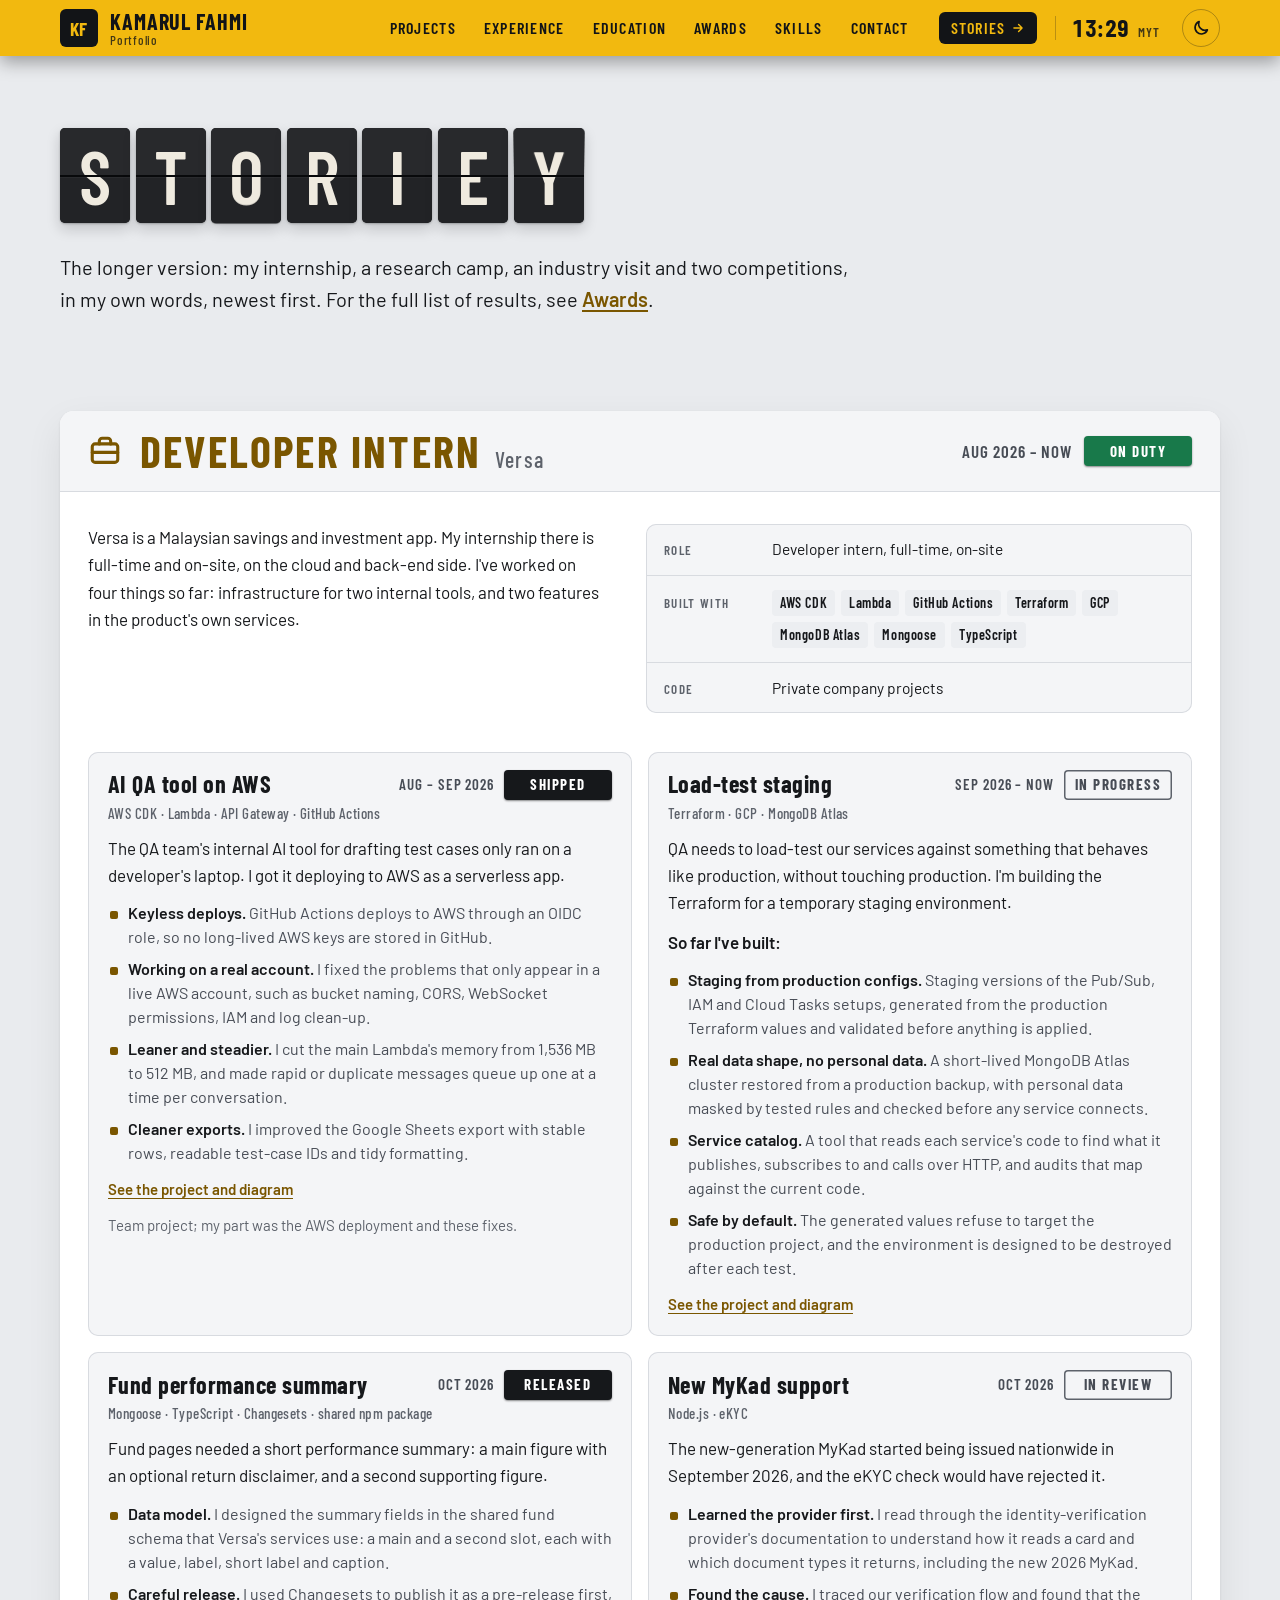
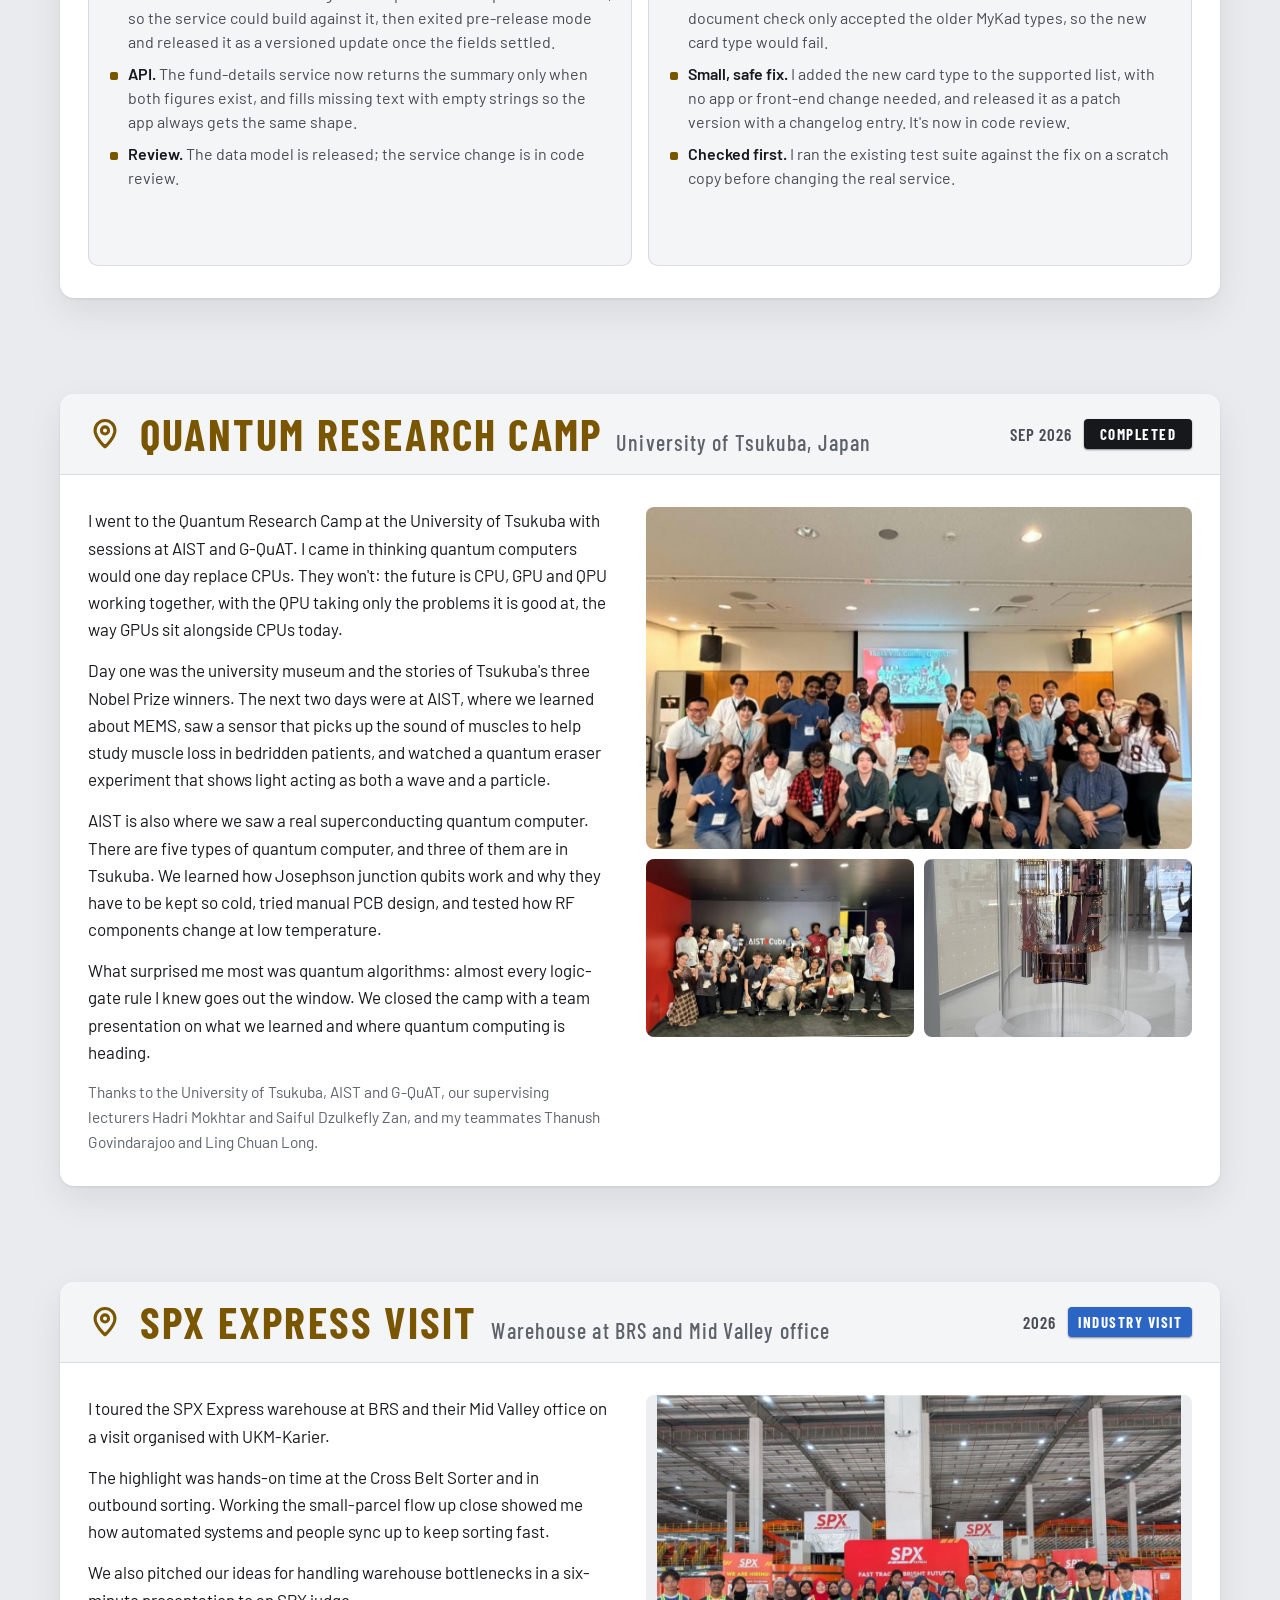
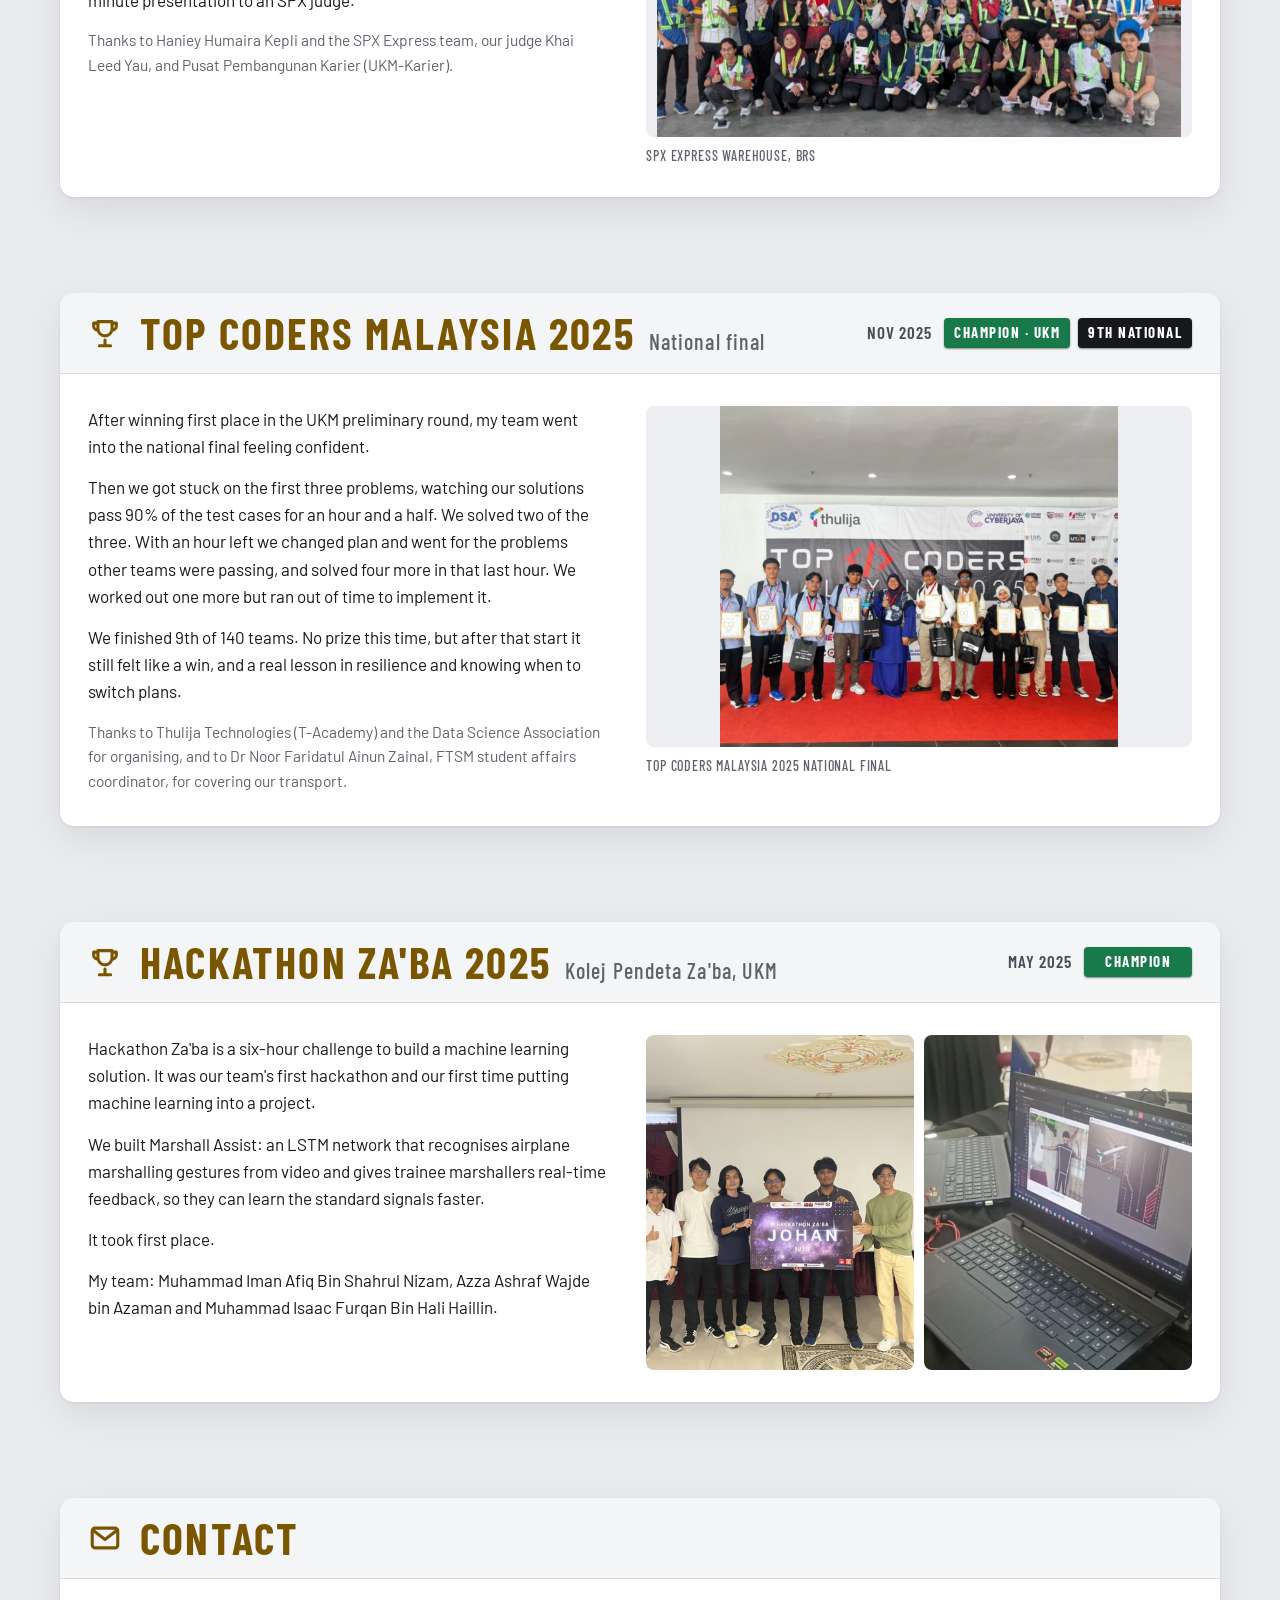
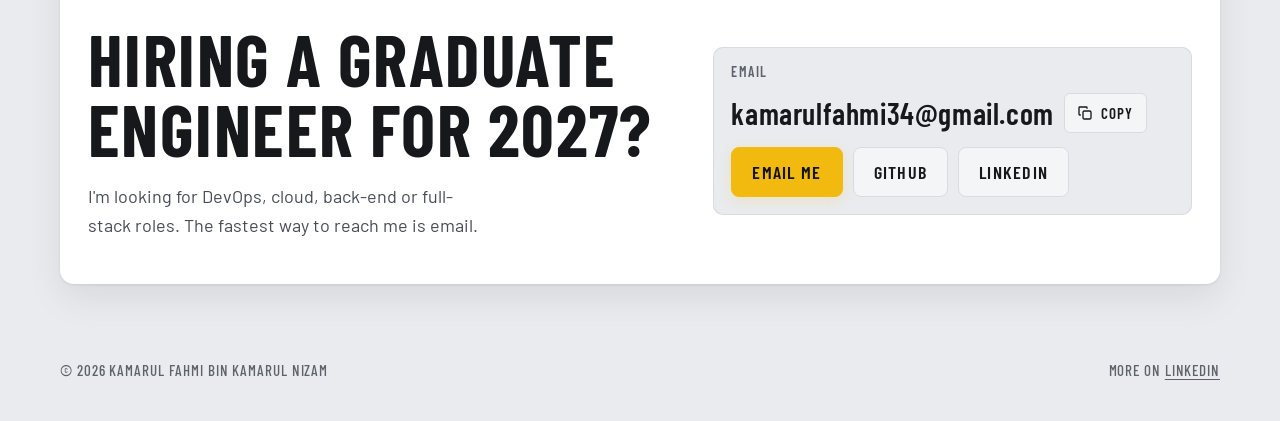
==== stories.html @ 3c1e9378 "Publish portfolio: home and Stories pages Adds the portfolio site (index.html, stories.html, shared " ====
<!doctype html>
<html lang="en">
<head>
<meta charset="utf-8">
<meta name="viewport" content="width=device-width, initial-scale=1, viewport-fit=cover">
<title>Kamarul Fahmi · Stories</title>
<meta name="description" content="Stories from Kamarul Fahmi: the developer internship at Versa, the Quantum Research Camp at the University of Tsukuba, an SPX Express industry visit, Top Coders Malaysia and Hackathon Za'ba.">
<meta property="og:title" content="Kamarul Fahmi · Stories">
<meta property="og:description" content="Graduating 2027. Open to graduate roles in DevOps, cloud, back end and full stack. Projects in Fastify, Prisma, Docker, AWS CDK, Laravel and Kotlin.">
<meta property="og:type" content="website">
<meta name="theme-color" content="#f2b90f">
<link rel="icon" href="data:image/svg+xml,%3Csvg xmlns='http://www.w3.org/2000/svg' viewBox='0 0 64 64'%3E%3Crect width='64' height='64' rx='10' fill='%23F2B90F'/%3E%3Ctext x='50%25' y='56%25' dominant-baseline='middle' text-anchor='middle' font-family='Arial Narrow,Arial,sans-serif' font-weight='700' font-size='32' fill='%23121417'%3EKF%3C/text%3E%3C/svg%3E">
<link rel="preconnect" href="https://fonts.googleapis.com">
<link rel="preconnect" href="https://fonts.gstatic.com" crossorigin>
<link rel="stylesheet" href="https://fonts.googleapis.com/css2?family=Barlow+Condensed:wght@500;600;700&family=Barlow:wght@400;500;600&display=swap">
<script>try { var t = localStorage.getItem("kf-theme"); if (t === "light" || t === "dark") document.documentElement.setAttribute("data-theme", t); } catch (e) {}</script>
<link rel="stylesheet" href="assets/site.css">
</head>
<body>
<a class="skip-link" href="#top">Skip to content</a>

<header class="strip">
  <div class="wrap">
    <a class="brand" href="index.html" aria-label="Kamarul Fahmi, home page">
      <span class="brand-tile" aria-hidden="true">KF</span>
      <span class="brand-words"><b>Kamarul Fahmi</b><span>Portfolio</span></span>
    </a>
    <nav aria-label="Main">
      <a href="index.html#board">Projects</a>
      <a href="index.html#experience">Experience</a>
      <a href="index.html#education">Education</a>
      <a href="index.html#awards">Awards</a>
      <a href="index.html#skills">Skills</a>
      <a href="#contact">Contact</a>
    </nav>
    <a class="nav-page" href="#top" aria-current="page">Stories <svg class="icon" viewBox="0 0 24 24" fill="none" stroke="currentColor" stroke-width="2.4" stroke-linecap="round" stroke-linejoin="round" aria-hidden="true"><path d="M5 12h14M13 6l6 6-6 6"/></svg></a>
    <div class="clock" role="timer" aria-label="Local time in Malaysia"><span id="clock">--:--</span><small>MYT</small></div>
    <button class="theme-btn" id="theme-btn" type="button" aria-label="Switch between light and dark mode">
      <svg class="i-sun" viewBox="0 0 24 24" fill="none" stroke="currentColor" stroke-width="2.2" stroke-linecap="round" aria-hidden="true"><circle cx="12" cy="12" r="4.5"/><path d="M12 2v2.5M12 19.5V22M2 12h2.5M19.5 12H22M4.9 4.9l1.8 1.8M17.3 17.3l1.8 1.8M4.9 19.1l1.8-1.8M17.3 6.7l1.8-1.8"/></svg>
      <svg class="i-moon" viewBox="0 0 24 24" fill="none" stroke="currentColor" stroke-width="2.2" stroke-linecap="round" stroke-linejoin="round" aria-hidden="true"><path d="M20.5 14.5A8.5 8.5 0 0 1 9.5 3.5a8.5 8.5 0 1 0 11 11Z"/></svg>
    </button>
  </div>
</header>

<main id="top">
  <div class="hero">
    <div class="wrap">
      <h1 class="page-title name" aria-label="Stories">
        <span class="flaps" aria-hidden="true"><span class="flap">S</span><span class="flap">T</span><span class="flap">O</span><span class="flap">R</span><span class="flap">I</span><span class="flap">E</span><span class="flap">S</span></span>
      </h1>
      <p class="page-intro">The longer version: my internship, a research camp, an industry visit and two competitions, in my own words, newest first. For the full list of results, see <a href="index.html#awards">Awards</a>.</p>
    </div>
  </div>

  <section class="story" id="versa" aria-labelledby="versa-title">
    <div class="wrap">
      <article class="panel">
        <div class="panel-head">
          <svg class="icon" viewBox="0 0 24 24" fill="none" stroke="currentColor" stroke-width="2.2" stroke-linecap="round" stroke-linejoin="round" aria-hidden="true"><rect x="3" y="7" width="18" height="13" rx="2"/><path d="M8 7V5a2 2 0 0 1 2-2h4a2 2 0 0 1 2 2v2M3 13h18"/></svg>
          <h2 id="versa-title"><b>Developer intern</b><span>Versa</span></h2>
          <div class="story-tags"><span class="when">Aug 2026 – now</span><span class="tag go">On duty</span></div>
        </div>
        <div class="story-body">
          <div class="story-text">
            <p>Versa is a Malaysian savings and investment app. My internship there is full-time and on-site, on the cloud and back-end side. I've worked on four things so far: infrastructure for two internal tools, and two features in the product's own services.</p>
          </div>
          <aside class="facts" aria-label="At a glance">
            <dl>
              <div class="row"><dt>Role</dt><dd>Developer intern, full&#8209;time, on&#8209;site</dd></div>
              <div class="row"><dt>Built with</dt><dd><ul class="chips-plain" translate="no"><li>AWS CDK</li><li>Lambda</li><li>GitHub Actions</li><li>Terraform</li><li>GCP</li><li>MongoDB Atlas</li><li>Mongoose</li><li>TypeScript</li></ul></dd></div>
              <div class="row"><dt>Code</dt><dd>Private company projects</dd></div>
            </dl>
          </aside>
          <div class="tasks">
            <section class="task" id="task-qaa" aria-labelledby="task-qaa-title">
              <header class="task-head">
                <h3 id="task-qaa-title">AI QA tool on AWS</h3>
                <span class="task-meta"><span class="when">Aug – Sep 2026</span><span class="tag done">Shipped</span></span>
                <small class="task-tech" translate="no">AWS CDK · Lambda · API Gateway · GitHub Actions</small>
              </header>
              <p>The QA team's internal AI tool for drafting test cases only ran on a developer's laptop. I got it deploying to AWS as a serverless app.</p>
              <ul class="built">
                <li><b>Keyless deploys.</b> GitHub Actions deploys to AWS through an OIDC role, so no long-lived AWS keys are stored in GitHub.</li>
                <li><b>Working on a real account.</b> I fixed the problems that only appear in a live AWS account, such as bucket naming, CORS, WebSocket permissions, IAM and log clean-up.</li>
                <li><b>Leaner and steadier.</b> I cut the main Lambda's memory from 1,536&nbsp;MB to 512&nbsp;MB, and made rapid or duplicate messages queue up one at a time per conversation.</li>
                <li><b>Cleaner exports.</b> I improved the Google Sheets export with stable rows, readable test-case IDs and tidy formatting.</li>
              </ul>
              <p class="task-link"><a class="more" href="index.html#project-qaa">See the project and diagram</a></p>
              <p class="task-note">Team project; my part was the AWS deployment and these fixes.</p>
            </section>
            <section class="task" id="task-lts" aria-labelledby="task-lts-title">
              <header class="task-head">
                <h3 id="task-lts-title">Load-test staging</h3>
                <span class="task-meta"><span class="when">Sep 2026 – now</span><span class="tag outline">In progress</span></span>
                <small class="task-tech" translate="no">Terraform · GCP · MongoDB Atlas</small>
              </header>
              <p>QA needs to load-test our services against something that behaves like production, without touching production. I'm building the Terraform for a temporary staging environment.</p>
              <p class="lead-in">So far I've built:</p>
                <ul class="built">
                <li><b>Staging from production configs.</b> Staging versions of the Pub/Sub, IAM and Cloud Tasks setups, generated from the production Terraform values and validated before anything is applied.</li>
                <li><b>Real data shape, no personal data.</b> A short-lived MongoDB Atlas cluster restored from a production backup, with personal data masked by tested rules and checked before any service connects.</li>
                <li><b>Service catalog.</b> A tool that reads each service's code to find what it publishes, subscribes to and calls over HTTP, and audits that map against the current code.</li>
                <li><b>Safe by default.</b> The generated values refuse to target the production project, and the environment is designed to be destroyed after each test.</li>
              </ul>
              <p class="task-link"><a class="more" href="index.html#project-lts">See the project and diagram</a></p>
            </section>
            <section class="task" id="task-fund" aria-labelledby="task-fund-title">
              <header class="task-head">
                <h3 id="task-fund-title">Fund performance summary</h3>
                <span class="task-meta"><span class="when">Oct 2026</span><span class="tag done">Released</span></span>
                <small class="task-tech" translate="no">Mongoose · TypeScript · Changesets · shared npm package</small>
              </header>
              <p>Fund pages needed a short performance summary: a main figure with an optional return disclaimer, and a second supporting figure.</p>
              <ul class="built">
                <li><b>Data model.</b> I designed the summary fields in the shared fund schema that Versa's services use: a main and a second slot, each with a value, label, short label and caption.</li>
                <li><b>Careful release.</b> I used <span translate="no">Changesets</span> to publish it as a pre-release first, so the service could build against it, then exited pre-release mode and released it as a versioned update once the fields settled.</li>
                <li><b>API.</b> The fund-details service now returns the summary only when both figures exist, and fills missing text with empty strings so the app always gets the same shape.</li>
                <li><b>Review.</b> The data model is released; the service change is in code review.</li>
              </ul>
            </section>
            <section class="task" id="task-mykad" aria-labelledby="task-mykad-title">
              <header class="task-head">
                <h3 id="task-mykad-title">New MyKad support</h3>
                <span class="task-meta"><span class="when">Oct 2026</span><span class="tag outline">In review</span></span>
                <small class="task-tech" translate="no">Node.js · eKYC</small>
              </header>
              <p>The new-generation MyKad started being issued nationwide in September 2026, and the eKYC check would have rejected it.</p>
              <ul class="built">
                <li><b>Learned the provider first.</b> I read through the identity-verification provider's documentation to understand how it reads a card and which document types it returns, including the new 2026 MyKad.</li>
                <li><b>Found the cause.</b> I traced our verification flow and found that the document check only accepted the older MyKad types, so the new card type would fail.</li>
                <li><b>Small, safe fix.</b> I added the new card type to the supported list, with no app or front-end change needed, and released it as a patch version with a changelog entry. It's now in code review.</li>
                <li><b>Checked first.</b> I ran the existing test suite against the fix on a scratch copy before changing the real service.</li>
              </ul>
            </section>
          </div>
        </div>
      </article>
    </div>
  </section>

  <section class="story" id="tsukuba" aria-labelledby="tsukuba-title">
    <div class="wrap">
      <article class="panel">
        <div class="panel-head">
          <svg class="icon" viewBox="0 0 24 24" fill="none" stroke="currentColor" stroke-width="2.2" stroke-linecap="round" stroke-linejoin="round" aria-hidden="true"><path d="M12 21s-7-6.2-7-11.5a7 7 0 0 1 14 0C19 14.8 12 21 12 21Z"/><circle cx="12" cy="9.5" r="2.5"/></svg>
          <h2 id="tsukuba-title"><b>Quantum Research Camp</b><span>University of Tsukuba, Japan</span></h2>
          <div class="story-tags"><span class="when">Sep 2026</span><span class="tag done">Completed</span></div>
        </div>
        <div class="story-body">
          <div class="story-text">
            <p>I went to the Quantum Research Camp at the University of Tsukuba with sessions at AIST and G-QuAT. I came in thinking quantum computers would one day replace CPUs. They won't: the future is CPU, GPU and QPU working together, with the QPU taking only the problems it is good at, the way GPUs sit alongside CPUs today.</p>
            <p>Day one was the university museum and the stories of Tsukuba's three Nobel Prize winners. The next two days were at AIST, where we learned about MEMS, saw a sensor that picks up the sound of muscles to help study muscle loss in bedridden patients, and watched a quantum eraser experiment that shows light acting as both a wave and a particle.</p>
            <p>AIST is also where we saw a real superconducting quantum computer. There are five types of quantum computer, and three of them are in Tsukuba. We learned how Josephson junction qubits work and why they have to be kept so cold, tried manual PCB design, and tested how RF components change at low temperature.</p>
            <p>What surprised me most was quantum algorithms: almost every logic-gate rule I knew goes out the window. We closed the camp with a team presentation on what we learned and where quantum computing is heading.</p>
            <p class="thanks">Thanks to the University of Tsukuba, AIST and G-QuAT, our supervising lecturers Hadri Mokhtar and Saiful Dzulkefly Zan, and my teammates Thanush Govindarajoo and Ling Chuan Long.</p>
          </div>
          <figure class="gallery"><a href="images/tsukuba-camp.jpg" target="_blank" rel="noopener"><img src="images/tsukuba-camp.jpg" alt="Group photo of the Quantum Research Camp participants at the University of Tsukuba" width="1200" height="782" loading="lazy"></a><a href="images/tsukuba-aist.jpg" target="_blank" rel="noopener"><img src="images/tsukuba-aist.jpg" alt="Camp participants at AIST Cube" width="1200" height="781" loading="lazy"></a><a href="images/tsukuba-quantum-computer.jpg" target="_blank" rel="noopener"><img src="images/tsukuba-quantum-computer.jpg" alt="AIST and G-QuAT superconducting quantum computer on display" width="917" height="1200" loading="lazy"></a></figure>
        </div>
      </article>
    </div>
  </section>

  <section class="story" id="spx" aria-labelledby="spx-title">
    <div class="wrap">
      <article class="panel">
        <div class="panel-head">
          <svg class="icon" viewBox="0 0 24 24" fill="none" stroke="currentColor" stroke-width="2.2" stroke-linecap="round" stroke-linejoin="round" aria-hidden="true"><path d="M12 21s-7-6.2-7-11.5a7 7 0 0 1 14 0C19 14.8 12 21 12 21Z"/><circle cx="12" cy="9.5" r="2.5"/></svg>
          <h2 id="spx-title"><b>SPX Express Visit</b><span>Warehouse at BRS and Mid Valley office</span></h2>
          <div class="story-tags"><span class="when">2026</span><span class="tag info">Industry visit</span></div>
        </div>
        <div class="story-body">
          <div class="story-text">
            <p>I toured the SPX Express warehouse at BRS and their Mid Valley office on a visit organised with UKM-Karier.</p>
            <p>The highlight was hands-on time at the Cross Belt Sorter and in outbound sorting. Working the small-parcel flow up close showed me how automated systems and people sync up to keep sorting fast.</p>
            <p>We also pitched our ideas for handling warehouse bottlenecks in a six-minute presentation to an SPX judge.</p>
            <p class="thanks">Thanks to Haniey Humaira Kepli and the SPX Express team, our judge Khai Leed Yau, and Pusat Pembangunan Karier (UKM-Karier).</p>
          </div>
          <figure class="gallery single"><a href="images/spx-express.jpg" target="_blank" rel="noopener"><img src="images/spx-express.jpg" alt="Visit participants in hi-vis vests at the SPX Express warehouse" width="1200" height="782" loading="lazy"></a><figcaption>SPX Express warehouse, BRS</figcaption></figure>
        </div>
      </article>
    </div>
  </section>

  <section class="story" id="top-coders" aria-labelledby="top-coders-title">
    <div class="wrap">
      <article class="panel">
        <div class="panel-head">
          <svg class="icon" viewBox="0 0 24 24" fill="none" stroke="currentColor" stroke-width="2.2" stroke-linecap="round" stroke-linejoin="round" aria-hidden="true"><path d="M8 21h8M12 17v4M7 4h10v5a5 5 0 0 1-10 0V4ZM17 5h3v2a3 3 0 0 1-3 3M7 5H4v2a3 3 0 0 0 3 3"/></svg>
          <h2 id="top-coders-title"><b>Top Coders Malaysia 2025</b><span>National final</span></h2>
          <div class="story-tags"><span class="when">Nov 2025</span><span class="tag go">Champion · UKM</span><span class="tag done">9th national</span></div>
        </div>
        <div class="story-body">
          <div class="story-text">
            <p>After winning first place in the UKM preliminary round, my team went into the national final feeling confident.</p>
            <p>Then we got stuck on the first three problems, watching our solutions pass 90% of the test cases for an hour and a half. We solved two of the three. With an hour left we changed plan and went for the problems other teams were passing, and solved four more in that last hour. We worked out one more but ran out of time to implement it.</p>
            <p>We finished 9th of 140 teams. No prize this time, but after that start it still felt like a win, and a real lesson in resilience and knowing when to switch plans.</p>
            <p class="thanks">Thanks to Thulija Technologies (T-Academy) and the Data Science Association for organising, and to Dr Noor Faridatul Ainun Zainal, FTSM student affairs coordinator, for covering our transport.</p>
          </div>
          <figure class="gallery single"><a href="images/top-coders.jpg" target="_blank" rel="noopener"><img src="images/top-coders.jpg" alt="Finalists holding certificates in front of the Top Coders Malaysia 2025 banner" width="1200" height="1029" loading="lazy"></a><figcaption>Top Coders Malaysia 2025 national final</figcaption></figure>
        </div>
      </article>
    </div>
  </section>

  <section class="story" id="zaba" aria-labelledby="zaba-title">
    <div class="wrap">
      <article class="panel">
        <div class="panel-head">
          <svg class="icon" viewBox="0 0 24 24" fill="none" stroke="currentColor" stroke-width="2.2" stroke-linecap="round" stroke-linejoin="round" aria-hidden="true"><path d="M8 21h8M12 17v4M7 4h10v5a5 5 0 0 1-10 0V4ZM17 5h3v2a3 3 0 0 1-3 3M7 5H4v2a3 3 0 0 0 3 3"/></svg>
          <h2 id="zaba-title"><b>Hackathon Za'ba 2025</b><span>Kolej Pendeta Za'ba, UKM</span></h2>
          <div class="story-tags"><span class="when">May 2025</span><span class="tag go">Champion</span></div>
        </div>
        <div class="story-body">
          <div class="story-text">
            <p>Hackathon Za'ba is a six-hour challenge to build a machine learning solution. It was our team's first hackathon and our first time putting machine learning into a project.</p>
            <p>We built Marshall Assist: an LSTM network that recognises airplane marshalling gestures from video and gives trainee marshallers real-time feedback, so they can learn the standard signals faster.</p>
            <p>It took first place.</p>
            <p>My team: Muhammad Iman Afiq Bin Shahrul Nizam, Azza Ashraf Wajde bin Azaman and Muhammad Isaac Furqan Bin Hali Haillin.</p>
          </div>
          <figure class="gallery pair"><a href="images/hackathon-zaba.jpg" target="_blank" rel="noopener"><img src="images/hackathon-zaba.jpg" alt="Team holding the Hackathon Za'ba champion (Johan) board" width="1200" height="1036" loading="lazy"></a><a href="images/marshall-assist.jpg" target="_blank" rel="noopener"><img src="images/marshall-assist.jpg" alt="Marshall Assist demo on a laptop: pose tracking next to an airplane on screen" width="845" height="1200" loading="lazy"></a></figure>
        </div>
      </article>
    </div>
  </section>

  <section id="contact" aria-labelledby="contact-title">
    <div class="wrap">
      <div class="panel">
        <div class="panel-head">
          <svg class="icon" viewBox="0 0 24 24" fill="none" stroke="currentColor" stroke-width="2.2" stroke-linecap="round" stroke-linejoin="round" aria-hidden="true"><rect x="3" y="5" width="18" height="14" rx="2"/><path d="m3.5 6.5 8.5 6.5 8.5-6.5"/></svg>
          <h2 id="contact-title"><b>Contact</b></h2>
        </div>
        <div class="final">
          <div>
            <h3>Hiring a graduate engineer for 2027?</h3>
            <p>I'm looking for DevOps, cloud, back-end or full-stack roles. The fastest way to reach me is email.</p>
          </div>
          <div class="mail">
            <span class="mail-label">Email</span>
            <div class="mail-row">
              <span class="mail-addr" id="mail-addr">kamarulfahmi34@gmail.com</span>
              <button class="copy-btn" id="copy-btn" type="button">
                <svg class="icon" viewBox="0 0 24 24" fill="none" stroke="currentColor" stroke-width="2" stroke-linecap="round" stroke-linejoin="round" aria-hidden="true"><rect x="9" y="9" width="12" height="12" rx="2"/><path d="M5 15H4a1 1 0 0 1-1-1V4a1 1 0 0 1 1-1h10a1 1 0 0 1 1 1v1"/></svg>
                <span aria-live="polite">Copy</span></button>
            </div>
            <div class="actions">
              <a class="btn btn-sign" href="mailto:kamarulfahmi34@gmail.com">Email me</a>
              <a class="btn" href="https://github.com/FahmiKamarul" target="_blank" rel="noopener">GitHub</a>
              <a class="btn" href="https://www.linkedin.com/in/kamarul-fahmi" target="_blank" rel="noopener">LinkedIn</a>
              <!-- Résumé: add resume.pdf to this repo, then delete the word hidden -->
              <a class="btn" href="resume.pdf" target="_blank" rel="noopener" hidden>Résumé</a>
            </div>
          </div>
        </div>
      </div>
    </div>
  </section>
</main>

<footer>
  <div class="wrap">
    <span>© 2026 Kamarul Fahmi bin Kamarul Nizam</span>
    <span>More on <a href="https://www.linkedin.com/in/kamarul-fahmi" target="_blank" rel="noopener">LinkedIn</a></span>
  </div>
</footer>

<script src="assets/site.js"></script>
</body>
</html>
---- assets/site.css ----
/* World: a departures board in a Malaysian airport hall. Anthracite housing, split-flap cells,
   signage yellow for wayfinding, status flaps in green / blue / amber. Light on first visit; dark is opt-in via the header switch. Flap tiles stay dark in both. */
:root {
  color-scheme: dark;
  --hall: #121314;
  --housing: #191a1c;
  --housing-hi: #1f2123;
  --rule: #2d2f33;
  --flap-top: #28292c;
  --flap-bot: #222326;
  --hinge: #08090b;
  --ink: #efeadf;
  --ink-dim: #a3a7ae;
  --ink-faint: #8e929a;
  --sign: #f2b90f;
  --sign-hi: #ffc828;
  --sign-ink: #121417;
  --go: #18794a;
  --info: #2c66c4;
  --wait: #9a5214;
  --done: #3b3d42;

  --f-sign: "Barlow Condensed", "Roboto Condensed", "Arial Narrow", sans-serif;
  --f-read: "Barlow", "Segoe UI", Roboto, system-ui, sans-serif;

  --gutter-l: max(20px, env(safe-area-inset-left, 0px));
  --gutter-r: max(20px, env(safe-area-inset-right, 0px));
  --pad-x: clamp(16px, 2.4vw, 28px);
  --ease-out: cubic-bezier(.16, 1, .3, 1);

  /* roles that change between dark and light */
  --sign-text: #f2b90f;
  --flap-ink: #efeadf;
  --chip: #28292c;
  --sep: #08090b;
  --zebra: rgba(255,255,255,.015);
  --row-hover: rgba(255,255,255,.045);
  --btn-hover: #232830;
  --ink-strong: #fff;
  --go-text: #7ee2a8;
  --done-ink: #efeadf;
  --show-sun: block;
  --show-moon: none;
  --img-filter: brightness(.88);
  --shadow-flap: 0 2px 4px rgba(0,0,0,.45), 0 10px 22px rgba(0,0,0,.28), inset 0 1px 0 rgba(255,255,255,.05);
  --shadow-panel: 0 2px 6px rgba(0,0,0,.4), 0 24px 60px rgba(0,0,0,.35), inset 0 1px 0 rgba(255,255,255,.04);
  --shadow-chip: 0 1px 2px rgba(0,0,0,.4);
}
:root:not([data-theme="dark"]) {
  color-scheme: light;
  --hall: #e9ebee; --housing: #ffffff; --housing-hi: #f4f5f7; --rule: #d8dbe0;
  --ink: #16181b; --ink-dim: #474c55; --ink-faint: #5d626b;
  --sign-text: #7a5600; --chip: #eceef1; --sep: #d8dbe0;
  --zebra: rgba(0,0,0,.02); --row-hover: rgba(0,0,0,.04); --btn-hover: #eceef1;
  --ink-strong: #000; --go-text: #136b40; --done: #e2e4e8; --done-ink: #2a2d33;
  --show-sun: none; --show-moon: block; --img-filter: none;
  --shadow-flap: 0 1px 2px rgba(16,18,21,.25), 0 6px 14px rgba(16,18,21,.18);
  --shadow-panel: 0 1px 3px rgba(16,18,21,.08), 0 14px 36px rgba(16,18,21,.08);
  --shadow-chip: none;
}
:root[data-theme="light"] {
  color-scheme: light;
  --hall: #e9ebee; --housing: #ffffff; --housing-hi: #f4f5f7; --rule: #d8dbe0;
  --ink: #16181b; --ink-dim: #474c55; --ink-faint: #5d626b;
  --sign-text: #7a5600; --chip: #eceef1; --sep: #d8dbe0;
  --zebra: rgba(0,0,0,.02); --row-hover: rgba(0,0,0,.04); --btn-hover: #eceef1;
  --ink-strong: #000; --go-text: #136b40; --done: #e2e4e8; --done-ink: #2a2d33;
  --show-sun: none; --show-moon: block; --img-filter: none;
  --shadow-flap: 0 1px 2px rgba(16,18,21,.25), 0 6px 14px rgba(16,18,21,.18);
  --shadow-panel: 0 1px 3px rgba(16,18,21,.08), 0 14px 36px rgba(16,18,21,.08);
  --shadow-chip: none;
}

* { box-sizing: border-box; }
html { scroll-behavior: smooth; scrollbar-color: var(--rule) var(--hall); }
body {
  margin: 0;
  background: var(--hall);
  color: var(--ink);
  font: 400 17px/1.6 var(--f-read);
  -webkit-font-smoothing: antialiased;
  text-rendering: optimizeLegibility;
}
::selection { background: var(--sign); color: var(--sign-ink); }
a { color: inherit; text-underline-offset: 3px; }
:focus-visible { outline: 2px solid var(--sign-text); outline-offset: 3px; border-radius: 3px; }
img, svg { max-width: 100%; }
.wrap { max-width: 1200px; margin: 0 auto; padding-left: var(--gutter-l); padding-right: var(--gutter-r); }
.icon { width: 1em; height: 1em; flex: none; }
[hidden] { display: none !important; }

/* ---------- header strip ---------- */
body::before { content: ""; position: fixed; inset: 0 0 auto; height: env(safe-area-inset-top, 0px); z-index: 20; background: var(--sign); }
.strip {
  position: sticky; top: env(safe-area-inset-top, 0px); z-index: 19;
  background: var(--sign); color: var(--sign-ink);
  box-shadow: 0 6px 18px rgba(0,0,0,.35);
}
.strip .wrap { display: flex; align-items: center; gap: 18px; height: 56px; }
.brand { display: flex; align-items: center; gap: 12px; text-decoration: none; }
.brand:focus-visible { outline-color: var(--sign-ink); }
.brand-tile {
  display: grid; place-items: center; width: 38px; height: 38px; border-radius: 6px;
  background: var(--sign-ink); color: var(--sign);
  font: 700 19px/1 var(--f-sign); letter-spacing: .02em;
}
.brand-words { display: flex; flex-direction: column; gap: 2px; }
.brand-words b { font: 700 22px/1 var(--f-sign); text-transform: uppercase; letter-spacing: .04em; }
.brand-words span { font: 500 13px/1 var(--f-sign); letter-spacing: .06em; opacity: .78; }
.strip nav { margin-left: auto; display: flex; gap: 4px; }
.strip nav a {
  font: 600 16px/1 var(--f-sign); text-transform: uppercase; letter-spacing: .08em;
  text-decoration: none; padding: 10px 12px; border-radius: 6px;
  transition: background .18s var(--ease-out);
}
.strip nav a:hover { background: rgba(18,20,23,.12); }
.strip nav a:focus-visible { outline-color: var(--sign-ink); }
.clock {
  display: flex; align-items: baseline; gap: 8px; padding-left: 16px; border-left: 1.5px solid rgba(18,20,23,.25);
  font: 700 24px/1 var(--f-sign); font-variant-numeric: tabular-nums; letter-spacing: .02em;
}
.theme-btn {
  display: grid; place-items: center; width: 38px; height: 38px; margin-left: 4px; border-radius: 50%; cursor: pointer;
  border: 1.5px solid rgba(18,20,23,.3); background: transparent; color: var(--sign-ink);
  transition: background .18s var(--ease-out);
}
.theme-btn:hover { background: rgba(18,20,23,.12); }
.theme-btn:focus-visible { outline-color: var(--sign-ink); }
.theme-btn svg { width: 18px; height: 18px; }
.theme-btn .i-sun { display: var(--show-sun); }
.theme-btn .i-moon { display: var(--show-moon); }
.clock small { font: 600 13px/1 var(--f-sign); letter-spacing: .08em; opacity: .78; }

/* ---------- split-flap cells ---------- */
.flaps { display: flex; gap: var(--gap, 6px); }
.flap {
  --h: calc(var(--w) * 1.36);
  position: relative; display: inline-block; width: var(--w); height: var(--h);
  border-radius: calc(var(--w) * .07);
  background: linear-gradient(var(--flap-top) 0 50%, var(--flap-bot) 50% 100%);
  box-shadow: var(--shadow-flap);
  color: var(--flap-ink);
  font: 600 calc(var(--h) * .78)/var(--h) var(--f-sign);
  text-align: center; text-transform: uppercase;
  perspective: calc(var(--w) * 6);
  flex: none;
}
.flap::after {
  content: ""; position: absolute; left: 0; right: 0; top: calc(50% - 1px); height: 2px;
  background: var(--hinge); box-shadow: 0 1px 0 rgba(255,255,255,.04); z-index: 3; pointer-events: none;
}
.flap .half, .flap .leaf {
  position: absolute; left: 0; right: 0; height: 50%; overflow: hidden;
  backface-visibility: hidden;
}
.flap .t { top: 0; border-radius: inherit; border-bottom-left-radius: 0; border-bottom-right-radius: 0; background: var(--flap-top); transform-origin: 50% 100%; }
.flap .b { bottom: 0; border-radius: inherit; border-top-left-radius: 0; border-top-right-radius: 0; background: var(--flap-bot); transform-origin: 50% 0; }
.flap .half i, .flap .leaf i { position: absolute; left: 0; right: 0; top: 0; height: var(--h); font-style: normal; }
.flap .b i { top: calc(var(--h) * -.5); }
.flap .leaf { z-index: 2; }

/* ---------- hero: the passenger ---------- */
.hero { padding-block: clamp(36px, 6vw, 72px) clamp(24px, 4vw, 48px); }
.hero-grid { display: grid; grid-template-columns: minmax(0, 7fr) minmax(0, 5fr); gap: clamp(28px, 4vw, 56px); align-items: start; }
@media (max-width: 960px) { .hero-grid { grid-template-columns: minmax(0, 1fr); } }
.name { margin: 0; display: grid; justify-content: start; --w: clamp(34px, calc((100vw - 40px - 36px) / 7), 88px); --gap: calc(var(--w) * .08); gap: calc(var(--w) * .16); }
@media (min-width: 961px) { .name { --w: clamp(48px, calc((min(100vw, 1200px) - 40px) * .54 / 7.6), 84px); } }
.statement { max-width: 34em; margin: clamp(24px, 3vw, 34px) 0 0; font-size: clamp(18px, 1.6vw, 20px); line-height: 1.6; text-wrap: pretty; }
.statement b { font-weight: 600; color: var(--ink-strong); }
.actions { display: flex; flex-wrap: wrap; gap: 10px; margin-top: 28px; }
.btn {
  display: inline-flex; align-items: center; gap: 10px; min-height: 50px; padding: 0 20px;
  border-radius: 8px; text-decoration: none; cursor: pointer;
  font: 600 18px/1 var(--f-sign); text-transform: uppercase; letter-spacing: .07em;
  border: 1.5px solid var(--rule); background: var(--housing-hi); color: var(--ink);
  transition: background .18s var(--ease-out), border-color .18s var(--ease-out), transform .18s var(--ease-out);
}
.btn:hover { border-color: var(--ink-dim); background: var(--btn-hover); }
.btn:active { transform: translateY(1px); }
.btn .icon { width: 18px; height: 18px; }
.btn-sign { background: var(--sign); border-color: var(--sign); color: var(--sign-ink); box-shadow: 0 4px 14px rgba(242,185,15,.16); }
.btn-sign:hover { background: var(--sign-hi); border-color: var(--sign-hi); }
.btn-sign:focus-visible { outline-color: var(--ink); }

.gate {
  background: var(--housing); border-radius: 12px; overflow: hidden;
  box-shadow: var(--shadow-panel);
}
.gate-head {
  display: flex; justify-content: space-between; align-items: baseline; gap: 12px;
  padding: 14px 20px; background: var(--housing-hi); border-bottom: 1px solid var(--rule);
}
.gate-head b { font: 700 20px/1 var(--f-sign); text-transform: uppercase; letter-spacing: .08em; color: var(--sign-text); }
.gate-head span { font: 500 15px/1 var(--f-sign); letter-spacing: .06em; color: var(--ink-faint); }
.gate dl { margin: 0; }
.gate .row { display: grid; grid-template-columns: 112px minmax(0, 1fr); gap: 14px; align-items: baseline; padding: 14px 20px; border-bottom: 1px solid var(--rule); }
.gate .row:last-child { border-bottom: 0; }
.gate dt { font: 600 14px/1.3 var(--f-sign); text-transform: uppercase; letter-spacing: .1em; color: var(--ink-faint); }
.gate dt span { display: block; font-weight: 500; text-transform: none; letter-spacing: .04em; font-size: 14px; }
.gate dd { margin: 0; font: 600 21px/1.25 var(--f-sign); letter-spacing: .03em; text-transform: uppercase; text-wrap: balance; }
.gate dd.big { font-size: 32px; line-height: 1; }
.gate .row.status { align-items: center; }

.tag {
  position: relative; display: inline-flex; align-items: center; justify-content: center;
  min-width: 7.2em; height: 30px; padding: 0 10px; border-radius: 4px;
  font: 700 15px/1 var(--f-sign); letter-spacing: .1em; text-transform: uppercase; color: #fff;
  background: var(--tone, var(--done)); white-space: nowrap;
  box-shadow: 0 1px 2px rgba(0,0,0,.45);
}
.tag.go { --tone: var(--go); }
.tag.info { --tone: var(--info); }
.tag.wait { --tone: var(--wait); }
.tag.done { --tone: var(--done); color: var(--done-ink); }
.tag.lg { height: 40px; font-size: 20px; min-width: 8.4em; }
.blink { animation: blink 2.4s steps(1, end) infinite; }
@keyframes blink { 0%, 74% { opacity: 1; } 75%, 100% { opacity: .62; } }
.tag.flipping { animation: tagflip .34s var(--ease-out) both; transform-origin: 50% 50%; }
@keyframes tagflip { from { transform: perspective(240px) rotateX(-90deg); } to { transform: perspective(240px) rotateX(0); } }

/* ---------- sections as board panels ---------- */
section { padding-block: clamp(28px, 4vw, 48px); }
section:last-of-type { padding-bottom: clamp(48px, 6vw, 80px); }
.panel {
  background: var(--housing); border-radius: 14px; overflow: hidden;
  box-shadow: var(--shadow-panel);
}
.panel-head {
  display: flex; flex-wrap: wrap; align-items: center; gap: 12px 18px;
  padding: 18px var(--pad-x); background: var(--housing-hi); border-bottom: 1px solid var(--rule);
}
.panel-head h2 { margin: 0; display: flex; align-items: baseline; gap: 14px; flex-wrap: wrap; }
.panel-head h2 b { font: 700 clamp(30px, 4vw, 44px)/1 var(--f-sign); text-transform: uppercase; letter-spacing: .05em; color: var(--sign-text); }
.panel-head h2 span { font: 500 clamp(18px, 2vw, 22px)/1 var(--f-sign); letter-spacing: .05em; color: var(--ink-faint); }
.panel-head > .icon { width: 34px; height: 34px; color: var(--sign-text); }
.panel-head p { margin: 0 0 0 auto; font: 500 15px/1.3 var(--f-sign); letter-spacing: .06em; text-transform: uppercase; color: var(--ink-faint); }
@media (max-width: 640px) { .panel-head p { margin-left: 0; flex-basis: 100%; } }

/* ---------- departures table ---------- */
.board-cols, .flight > summary {
  display: grid;
  grid-template-columns: 84px 96px minmax(0, 1.25fr) minmax(0, 1.5fr) 118px 136px 22px;
  gap: 16px; align-items: center;
  padding-left: var(--pad-x); padding-right: var(--pad-x);
}
.board-cols { padding-block: 12px; border-bottom: 1px solid var(--rule); }
.board-cols span { font: 600 14px/1.15 var(--f-sign); text-transform: uppercase; letter-spacing: .1em; color: var(--sign-text); }
.board-cols span i { display: block; font-style: normal; font-weight: 500; letter-spacing: .04em; text-transform: none; color: var(--ink-faint); font-size: 14px; }
.flight { border-bottom: 1px solid var(--rule); }
.flight:last-child { border-bottom: 0; }
.flight:nth-child(even) > summary { background: var(--zebra); }
.flight > summary {
  list-style: none; cursor: pointer; padding-block: 14px; min-height: 66px;
  transition: background .18s var(--ease-out);
}
.flight > summary::-webkit-details-marker { display: none; }
.flight > summary:hover { background: var(--row-hover); }
.flight[open] > summary { background: var(--housing-hi); }
.flight > summary:focus-visible { outline-offset: -2px; border-radius: 0; }
.f-time { font: 600 19px/1.1 var(--f-sign); letter-spacing: .04em; text-transform: uppercase; font-variant-numeric: tabular-nums; color: var(--ink-dim); }
.f-code { --w: 26px; --gap: 3px; }
.f-dest { font: 600 24px/1.1 var(--f-sign); text-transform: uppercase; letter-spacing: .03em; }
.f-via { font: 500 17px/1.3 var(--f-sign); letter-spacing: .03em; color: var(--ink-dim); }
.f-gate { display: flex; align-items: center; gap: 9px; font: 600 15px/1.15 var(--f-sign); text-transform: uppercase; letter-spacing: .06em; color: var(--ink-dim); }
.gl {
  display: grid; place-items: center; width: 28px; height: 28px; border-radius: 4px; flex: none;
  background: var(--sign); color: var(--sign-ink); font: 700 18px/1 var(--f-sign);
}
.chev { width: 22px; height: 22px; color: var(--ink-faint); transition: transform .25s var(--ease-out), color .18s; }
.flight[open] .chev { transform: rotate(180deg); color: var(--sign-text); }
.flight > summary:hover .chev { color: var(--ink); }

@media (max-width: 1040px) {
  .board-cols, .flight > summary { grid-template-columns: 80px 92px minmax(0, 1fr) 110px 128px 22px; }
  .board-cols .c-via, .flight .f-via { display: none; }
}
@media (max-width: 720px) {
  .board-cols { display: none; }
  .flight > summary {
    grid-template-columns: auto minmax(0, 1fr) auto;
    grid-template-areas: "code dest status" "code meta meta";
    gap: 4px 14px;
  }
  .f-code { grid-area: code; align-self: start; padding-top: 2px; }
  .f-dest { grid-area: dest; font-size: 22px; }
  .f-status { grid-area: status; }
  .f-time, .f-gate, .chev { display: none; }
  .flight .f-via { display: block; grid-area: meta; font-size: 15px; }
  .f-status .tag { min-width: 0; font-size: 13px; height: 26px; padding: 0 8px; }
}

.detail {
  display: grid; grid-template-columns: minmax(0, 1.05fr) minmax(0, 1fr); gap: clamp(20px, 3vw, 40px);
  padding: 6px var(--pad-x) 28px calc(var(--pad-x) + 84px + 16px + 96px + 16px);
  background: var(--housing-hi);
}
.detail.single { grid-template-columns: minmax(0, 1fr); }
@media (max-width: 1040px) { .detail { padding-left: var(--pad-x); } }
@media (max-width: 820px) { .detail { grid-template-columns: minmax(0, 1fr); } }
.detail p { margin: 0; max-width: 62ch; }
.detail .copy { display: grid; gap: 16px; align-content: start; }
.built { list-style: none; margin: 0; padding: 0; display: grid; gap: 8px; max-width: 62ch; }
.built li { position: relative; padding-left: 20px; font-size: 16px; line-height: 1.5; color: var(--ink-dim); }
.built li::before { content: ""; position: absolute; left: 2px; top: .62em; width: 8px; height: 8px; border-radius: 2px; background: var(--sign-text); }
.links { display: flex; flex-wrap: wrap; gap: 8px; margin-top: 4px; }
.links a {
  display: inline-flex; align-items: center; gap: 8px; min-height: 42px; padding: 0 14px; border-radius: 6px;
  font: 600 16px/1 var(--f-sign); text-transform: uppercase; letter-spacing: .07em; text-decoration: none;
  border: 1.5px solid var(--rule); color: var(--ink); background: var(--housing);
  transition: border-color .18s var(--ease-out), color .18s var(--ease-out);
}
.links a:hover { border-color: var(--sign-text); color: var(--sign-text); }
.links .icon { width: 15px; height: 15px; }

/* project screenshots and photos */
.shot { margin: 0; align-self: start; display: grid; gap: 8px; }
.shot a { display: block; border-radius: 10px; overflow: hidden; background: var(--chip); box-shadow: inset 0 0 0 1px var(--rule); }
.shot img { display: block; width: 100%; height: auto; max-height: 380px; object-fit: contain; transition: transform .3s var(--ease-out); }
.shot a:hover img { transform: scale(1.02); }
.shot figcaption { font: 500 14px/1.3 var(--f-sign); letter-spacing: .06em; text-transform: uppercase; color: var(--ink-faint); }
.thumbs { display: flex; flex-wrap: wrap; gap: 8px; margin-top: 12px; }
.thumbs a { display: block; border-radius: 6px; overflow: hidden; box-shadow: var(--shadow-chip); }
.thumbs img { display: block; width: 150px; height: 100px; object-fit: cover; transition: transform .3s var(--ease-out); }
.thumbs a:hover img { transform: scale(1.05); }
.l-sub .thumbs { margin-bottom: 2px; }

/* route diagram (Haiwan Kita) */
.route { background: var(--housing); border-radius: 10px; padding: 20px; box-shadow: inset 0 0 0 1px var(--rule); align-self: start; }
.stop { background: var(--chip); border-radius: 6px; padding: 11px 14px; box-shadow: var(--shadow-chip); }
.stop b { display: block; font: 600 19px/1.15 var(--f-sign); text-transform: uppercase; letter-spacing: .04em; }
.stop small { display: block; font-size: 14px; line-height: 1.4; color: var(--ink-dim); margin-top: 2px; }
.stop.hot { box-shadow: inset 0 0 0 1.5px var(--sign-text); }
.legs, .pair { display: grid; grid-template-columns: 1fr 1fr; gap: 10px; }
.leg { display: flex; align-items: center; justify-content: center; gap: 10px; padding: 6px 0; font: 600 13px/1.25 var(--f-sign); letter-spacing: .06em; text-transform: uppercase; color: var(--ink-faint); }
.leg .v { position: relative; width: 3px; height: 34px; border-radius: 2px; background: var(--ink-faint); margin: 7px 0; flex: none; }
.leg .v::after { content: ""; position: absolute; left: -4.5px; bottom: -7px; border: 6px solid transparent; border-top-color: var(--ink-faint); border-bottom-width: 0; }
.leg .v.both::before { content: ""; position: absolute; left: -4.5px; top: -7px; border: 6px solid transparent; border-bottom-color: var(--ink-faint); border-top-width: 0; }
.leg.live { color: var(--sign-text); }
.leg.live .v { background: repeating-linear-gradient(180deg, var(--sign-text) 0 6px, transparent 6px 11px); background-size: 3px 22px; }
.leg.live .v::after { border-top-color: var(--sign-text); }
.leg.live .v::before { border-bottom-color: var(--sign-text); }
.route-foot { display: flex; flex-wrap: wrap; gap: 6px; margin-top: 14px; }
.route-foot span { font: 600 13px/1 var(--f-sign); letter-spacing: .08em; text-transform: uppercase; padding: 7px 10px; border-radius: 4px; background: var(--hall); color: var(--ink-dim); }

/* ---------- arrivals & awards: plain board lines ---------- */
.lines-cols, .line {
  display: grid; grid-template-columns: 108px minmax(0, 1.15fr) minmax(0, 1.4fr) 150px; gap: 16px; align-items: center;
  padding-left: var(--pad-x); padding-right: var(--pad-x);
}
.lines-cols { padding-block: 12px; border-bottom: 1px solid var(--rule); }
.lines-cols span { font: 600 14px/1.15 var(--f-sign); text-transform: uppercase; letter-spacing: .1em; color: var(--sign-text); }
.lines-cols span i { display: block; font-style: normal; font-weight: 500; letter-spacing: .04em; text-transform: none; color: var(--ink-faint); font-size: 14px; }
.line { padding-block: 14px; min-height: 66px; border-bottom: 1px solid var(--rule); }
.line:last-child { border-bottom: 0; }
.line:nth-child(even) { background: var(--zebra); }
.l-time { font: 600 19px/1.1 var(--f-sign); letter-spacing: .04em; text-transform: uppercase; font-variant-numeric: tabular-nums; color: var(--ink-dim); }
.l-main { font: 600 22px/1.15 var(--f-sign); text-transform: uppercase; letter-spacing: .03em; }
.l-main small { display: block; margin-top: 3px; font: 500 16px/1.3 var(--f-sign); text-transform: none; letter-spacing: .03em; color: var(--ink-dim); }
.l-sub { font-size: 15.5px; line-height: 1.45; color: var(--ink-dim); min-width: 0; }
.l-status { display: flex; flex-direction: column; align-items: flex-start; gap: 6px; }
.l-status .tag { min-width: 0; }
@media (max-width: 720px) {
  .lines-cols { display: none; }
  .line { grid-template-columns: minmax(0, 1fr) auto; grid-template-areas: "time status" "main main" "sub sub"; gap: 6px 12px; }
  .l-time { grid-area: time; font-size: 16px; }
  .l-status { grid-area: status; flex-direction: row; flex-wrap: wrap; justify-content: flex-end; }
  .l-status .tag { font-size: 13px; height: 26px; padding: 0 8px; }
  .l-main { grid-area: main; font-size: 21px; }
  .l-sub { grid-area: sub; }
}

/* ---------- skills: wayfinding signs ---------- */
.signs { display: grid; gap: 2px; background: var(--sep); }
.sign {
  display: grid; grid-template-columns: 52px minmax(160px, 240px) minmax(0, 1fr); gap: 20px; align-items: center;
  padding: 16px var(--pad-x); background: var(--housing);
}
.sign .gl { width: 52px; height: 52px; font-size: 34px; border-radius: 6px; }
.sign .gl svg { width: 28px; height: 28px; }
.sign h3 { margin: 0; font: 700 26px/1.05 var(--f-sign); text-transform: uppercase; letter-spacing: .04em; }
.sign h3 small { display: block; font: 500 16px/1.2 var(--f-sign); letter-spacing: .04em; text-transform: none; color: var(--ink-faint); margin-top: 3px; }
.sign ul { list-style: none; margin: 0; padding: 0; display: flex; flex-wrap: wrap; gap: 6px; }
.sign li { font: 600 16px/1 var(--f-sign); letter-spacing: .05em; text-transform: uppercase; padding: 8px 10px; border-radius: 4px; background: var(--chip); box-shadow: var(--shadow-chip); }
@media (max-width: 760px) {
  .sign { grid-template-columns: 52px minmax(0, 1fr); gap: 14px 16px; }
  .sign ul { grid-column: 1 / -1; }
}

/* ---------- final call ---------- */
.final { display: grid; grid-template-columns: minmax(0, 1.2fr) minmax(0, 1fr); gap: clamp(24px, 4vw, 56px); padding: clamp(24px, 4vw, 44px) var(--pad-x); align-items: center; }
@media (max-width: 860px) { .final { grid-template-columns: minmax(0, 1fr); } }
.final h3 { margin: 0; font: 700 clamp(40px, 6vw, 72px)/.98 var(--f-sign); text-transform: uppercase; letter-spacing: .02em; text-wrap: balance; }
.final p { margin: 18px 0 0; color: var(--ink-dim); max-width: 40ch; font-size: 18px; }
.mail { background: var(--hall); border-radius: 10px; padding: 18px; box-shadow: inset 0 0 0 1px var(--rule); display: grid; gap: 14px; }
.mail-label { font: 600 14px/1 var(--f-sign); text-transform: uppercase; letter-spacing: .1em; color: var(--ink-faint); }
.mail-row { display: flex; align-items: center; gap: 10px; flex-wrap: wrap; }
.mail-addr { font: 600 clamp(22px, 2.6vw, 30px)/1.1 var(--f-sign); letter-spacing: .02em; user-select: all; overflow-wrap: anywhere; min-width: 0; }
.copy-btn {
  display: inline-flex; align-items: center; gap: 8px; height: 40px; padding: 0 12px; border-radius: 6px; cursor: pointer;
  border: 1.5px solid var(--rule); background: var(--housing-hi); color: var(--ink);
  font: 600 15px/1 var(--f-sign); letter-spacing: .08em; text-transform: uppercase;
  transition: border-color .18s var(--ease-out), color .18s var(--ease-out);
}
.copy-btn:hover { border-color: var(--sign-text); color: var(--sign-text); }
.copy-btn .icon { width: 16px; height: 16px; }
.copy-btn[data-state="done"] { border-color: var(--go); color: var(--go-text); }
.mail .actions { margin-top: 0; }

footer .wrap { display: flex; flex-wrap: wrap; justify-content: space-between; gap: 10px; padding-block: 0 40px; font: 500 15px/1.4 var(--f-sign); letter-spacing: .06em; text-transform: uppercase; color: var(--ink-faint); }

@media (prefers-reduced-motion: reduce) {
  *, *::before, *::after { animation: none !important; transition: none !important; }
  html { scroll-behavior: auto; }
}

/* ---------- links into the experience page ---------- */
.more { color: var(--sign-text); font-weight: 600; text-underline-offset: 3px; white-space: nowrap; }
.more:hover { color: var(--ink); }
.strip nav a[aria-current="page"] { background: rgba(18,20,23,.14); }

/* ---------- experience page ---------- */
.page-title { margin: 0; --w: clamp(26px, calc((min(100vw, 1200px) - 40px - 9 * 5px) / 10), 70px); --gap: calc(var(--w) * .08); }
.page-intro { max-width: 40em; margin: clamp(20px, 3vw, 28px) 0 0; font-size: clamp(18px, 1.6vw, 20px); line-height: 1.6; }
.page-intro a { color: var(--sign-text); font-weight: 600; }
.story { scroll-margin-top: 80px; }
.story-tags { display: flex; flex-wrap: wrap; align-items: center; gap: 8px; margin-left: auto; }
.story-tags .when { font: 600 17px/1 var(--f-sign); letter-spacing: .06em; text-transform: uppercase; color: var(--ink-dim); margin-right: 4px; }
@media (max-width: 640px) { .story-tags { margin-left: 0; flex-basis: 100%; } }
.story-body { display: grid; grid-template-columns: minmax(0, 1fr) minmax(0, 1.05fr); gap: clamp(22px, 3vw, 40px); padding: clamp(20px, 3vw, 32px) var(--pad-x); }
@media (max-width: 880px) { .story-body { grid-template-columns: minmax(0, 1fr); } }
.story-text p { margin: 0 0 14px; max-width: 62ch; }
.story-text p:last-child { margin-bottom: 0; }
.story-text .thanks { color: var(--ink-faint); font-size: 15.5px; }
.gallery { display: grid; grid-template-columns: 1fr 1fr; gap: 10px; align-content: start; margin: 0; }
.gallery a { display: block; border-radius: 8px; overflow: hidden; background: var(--chip); box-shadow: var(--shadow-chip); }
.gallery img { display: block; width: 100%; height: auto; aspect-ratio: 3 / 2; object-fit: cover; transition: transform .3s var(--ease-out); }
.gallery a:first-child { grid-column: 1 / -1; }
.gallery a:first-child img { aspect-ratio: 16 / 10; }
.gallery.single { grid-template-columns: 1fr; }
.gallery.single img { aspect-ratio: auto; max-height: 460px; object-fit: contain; }
.gallery.pair a:first-child { grid-column: auto; }
.gallery.pair img, .gallery.pair a:first-child img { aspect-ratio: 4 / 5; }
.gallery a:hover img { transform: scale(1.03); }
.gallery figcaption { grid-column: 1 / -1; font: 500 14px/1.3 var(--f-sign); letter-spacing: .06em; text-transform: uppercase; color: var(--ink-faint); }

/* ---------- review fixes ---------- */
.role { margin: clamp(18px, 2.4vw, 26px) 0 0; font: 600 clamp(22px, 2.4vw, 30px)/1.2 var(--f-sign); letter-spacing: .02em; color: var(--ink-strong); }
.gate dd { text-transform: none; letter-spacing: .02em; }
.gate dd.big { font-size: 34px; }
.f-dest, .l-main, .sign li { text-transform: none; }
.panel-head p { text-transform: none; letter-spacing: .02em; font-size: 15px; }
.flights-sub {
  padding: 12px var(--pad-x); background: var(--housing-hi); border-top: 1px solid var(--rule); border-bottom: 1px solid var(--rule);
  font: 700 15px/1 var(--f-sign); letter-spacing: .1em; text-transform: uppercase; color: var(--sign-text);
}
.more-results { border-top: 1px solid var(--rule); }
.more-results > summary {
  list-style: none; cursor: pointer; display: flex; align-items: center; gap: 10px; min-height: 52px;
  padding: 0 var(--pad-x); font: 700 16px/1 var(--f-sign); letter-spacing: .08em; text-transform: uppercase; color: var(--sign-text);
}
.more-results > summary::-webkit-details-marker { display: none; }
.more-results > summary::after { content: ""; width: 8px; height: 8px; border-right: 2px solid currentColor; border-bottom: 2px solid currentColor; transform: rotate(45deg) translateY(-2px); transition: transform .2s var(--ease-out); }
.more-results[open] > summary::after { transform: rotate(-135deg) translateY(-2px); }
.more-results > summary:hover { background: var(--row-hover); }
.more-results .line:first-of-type { border-top: 1px solid var(--rule); }
@media (max-width: 900px) {
  .strip .wrap { flex-wrap: wrap; height: auto; padding-top: 9px; row-gap: 0; }
  .strip nav { display: flex; order: 3; flex-basis: 100%; margin: 0; overflow-x: auto; scrollbar-width: none; gap: 2px; }
  .strip nav::-webkit-scrollbar { display: none; }
  .strip nav a { display: inline-flex; align-items: center; min-height: 44px; white-space: nowrap; padding: 0 10px; }
  .clock { margin-left: auto; }
  .story { scroll-margin-top: 130px; }
}
@media (max-width: 480px) { .clock { display: none; } .theme-btn { margin-left: auto; } }
@media (max-width: 560px) {
  .hero .actions { display: grid; grid-template-columns: 1fr 1fr; }
  .hero .actions .btn { justify-content: center; }
  .hero .actions .btn-sign { grid-column: 1 / -1; }
}

/* folded "more projects" inside the projects board */
.more-projects { background: var(--housing); }
.more-projects > .flight:first-of-type { border-top: 1px solid var(--rule); }
.more-projects > .flight:last-child { border-bottom: 0; }

/* grade read-outs in Education */
.grade { display: flex; flex-wrap: wrap; align-items: center; gap: 10px 14px; }
.grade-flaps { --w: 30px; --gap: 3px; align-items: flex-end; }
.grade-dot { font: 700 30px/1 var(--f-sign); color: var(--ink); margin: 0 1px; align-self: flex-end; }
.grade-scale { display: grid; gap: 6px; }
.grade-of { font: 600 15px/1 var(--f-sign); letter-spacing: .08em; text-transform: uppercase; color: var(--ink-dim); }
.meter { display: block; width: 132px; height: 6px; border-radius: 3px; background: var(--rule); overflow: hidden; }
.meter i { display: block; height: 100%; border-radius: 3px; background: var(--sign-text); }
.grade-note { display: block; margin-top: 6px; }
.grade-gap { width: 8px; }
.meter.segs { display: flex; gap: 2px; background: none; border-radius: 0; overflow: visible; }
.meter.segs i { flex: 1; height: 100%; border-radius: 2px; }
.meter.segs i.a { background: var(--sign-text); }
.meter.segs i.b { background: var(--ink-faint); opacity: .55; }

.built code { font-family: ui-monospace, "SF Mono", Menlo, Consolas, monospace; font-size: .92em; padding: 1px 5px; border-radius: 4px; background: var(--chip); color: var(--ink); }

/* Haiwan Kita screenshots */
.screens { grid-column: 1 / -1; display: grid; grid-template-columns: repeat(3, minmax(0, 1fr)) minmax(0, 2.2fr); gap: 12px; align-items: start; }
.screen { margin: 0; display: grid; gap: 6px; }
.screen a { display: block; border-radius: 12px; overflow: hidden; background: var(--chip); box-shadow: 0 0 0 1px var(--rule), var(--shadow-chip); }
.screen img { display: block; width: 100%; height: auto; transition: transform .3s var(--ease-out); }
.screen a:hover img { transform: scale(1.02); }
.screen figcaption { font: 500 14px/1.3 var(--f-sign); letter-spacing: .06em; text-transform: uppercase; color: var(--ink-faint); }
@media (max-width: 820px) {
  .screens { grid-template-columns: repeat(3, minmax(0, 1fr)); }
  .screen.wide { grid-column: 1 / -1; }
}

/* ---------- second review ---------- */
section[id] { scroll-margin-top: 72px; }
@media (max-width: 900px) {
  section[id] { scroll-margin-top: 104px; }
  .strip nav { -webkit-mask-image: linear-gradient(90deg, #000 68%, transparent 96%); mask-image: linear-gradient(90deg, #000 68%, transparent 96%); padding-right: 40px; }
}
.role .nw { white-space: nowrap; }
/* status: solid for done states, outline for unfinished ones */
.tag.done { --tone: var(--ink); color: var(--housing); }
.tag.outline { background: transparent; color: var(--ink-dim); box-shadow: inset 0 0 0 1.5px var(--ink-faint); }
.meter.segs i.b { background: var(--sign-text); opacity: .4; }
/* Haiwan Kita screens: one compact row, swipe strip on phones */
.screens { display: flex; gap: 12px; align-items: flex-start; grid-template-columns: none; }
.screen { flex: none; }
.screen img { width: auto; height: 220px; }
@media (max-width: 820px) { .screen.wide { grid-column: auto; } }
@media (max-width: 640px) {
  .screens { overflow-x: auto; scroll-snap-type: x mandatory; padding-bottom: 6px; margin-right: calc(-1 * var(--pad-x)); padding-right: var(--pad-x); }
  .screen { scroll-snap-align: start; }
  .screen img { height: 260px; }
}
/* calmer images in dark mode */
.shot img, .screen img, .gallery img, .thumbs img { filter: var(--img-filter); }

/* screens row: share the width by aspect ratio so every image is the same height and the row always fits */
.screens { max-width: 820px; }
.screen { flex: var(--ar, 1) 1 0; min-width: 0; }
.screen img { width: 100%; height: auto; }
@media (max-width: 640px) {
  .screens { max-width: none; }
  .screen { flex: none; }
  .screen img { width: auto; height: 260px; }
}

/* UI screenshots in a gallery: never crop the interface */
.gallery.ui img, .gallery.ui a:first-child img { aspect-ratio: auto; object-fit: contain; background: var(--chip); }


/* deployment zones inside the Haiwan Kita diagram */
.zone { position: relative; margin-top: 6px; padding: 20px 12px 12px; border: 1.5px dashed var(--ink-faint); border-radius: 10px; }
.zone.inner { margin-top: 2px; border: 1px solid var(--rule); background: var(--housing-hi); }
.zone-label { position: absolute; top: -8px; left: 12px; padding: 0 6px; background: var(--housing); font: 600 12px/1.2 var(--f-sign); letter-spacing: .1em; text-transform: uppercase; color: var(--ink-faint); }
.zone.inner .zone-label { background: var(--housing-hi); border-radius: 3px; }
.zone .stop { position: relative; }
.leg .path { text-transform: none; letter-spacing: .02em; }
.legs.one { grid-template-columns: 1fr; }

/* a gallery that sits under a project's diagram as a full-width row */
.gallery.ui.row { grid-column: 1 / -1; grid-template-columns: repeat(3, minmax(0, 1fr)); }
.gallery.ui.row a:first-child { grid-column: auto; }
@media (max-width: 640px) { .gallery.ui.row { grid-template-columns: minmax(0, 1fr); } }

/* a single screenshot that sits under a project's diagram */
.shot.row { grid-column: 1 / -1; max-width: 640px; }
.route-foot .path { text-transform: none; letter-spacing: .02em; }
.route-foot span .path { padding: 0; background: none; border-radius: 0; box-shadow: none; color: inherit; font: inherit; text-transform: none; }

/* ---------- web interface guidelines fixes ---------- */
.skip-link {
  position: absolute; left: var(--gutter-l); top: -120px; z-index: 50; padding: 12px 16px; border-radius: 8px;
  background: var(--ink); color: var(--hall); text-decoration: none;
  font: 700 16px/1 var(--f-sign); letter-spacing: .06em; text-transform: uppercase;
}
.skip-link:focus { top: calc(env(safe-area-inset-top, 0px) + 8px); }
html { scroll-padding-top: 72px; -webkit-tap-highlight-color: rgba(242, 185, 15, .22); }
@media (max-width: 900px) { html { scroll-padding-top: 104px; } }
@media (pointer: fine) { html { overscroll-behavior: none; } }
a, button, summary, label { touch-action: manipulation; }
.flight[id] { scroll-margin-top: 72px; }
@media (max-width: 900px) { .flight[id] { scroll-margin-top: 104px; } }
/* live arrow: static dashes by default, animated with transform when a .dash child is present */
.leg.live .v:has(.dash) { background: var(--rule); }
.leg.live .v .dash { position: absolute; inset: 0; overflow: hidden; border-radius: 2px; }
.leg.live .v .dash::before {
  content: ""; position: absolute; left: 0; right: 0; top: -22px; bottom: 0;
  background: repeating-linear-gradient(180deg, var(--sign-text) 0 6px, transparent 6px 11px);
  animation: dash-run 1.1s linear infinite; will-change: transform;
}
@keyframes dash-run { to { transform: translateY(22px); } }

/* nested and stacked zones (AWS diagram) */
.route > .zone + .zone { margin-top: 18px; }
.zone.sub { margin-top: 14px; border: 1.5px dashed var(--ink-faint); background: none; }
.zone.inner .zone.sub .zone-label { background: var(--housing-hi); }

.story-body.solo { grid-template-columns: minmax(0, 1fr); }
.story-text .built { margin-bottom: 14px; }

/* "At a glance" box beside a story's text */
.facts { align-self: start; border-radius: 10px; background: var(--housing-hi); box-shadow: inset 0 0 0 1px var(--rule); }
.facts dl { margin: 0; }
.facts .row { display: grid; grid-template-columns: 96px minmax(0, 1fr); gap: 12px; padding: 14px 18px; border-bottom: 1px solid var(--rule); align-items: baseline; }
.facts .row:last-child { border-bottom: 0; }
.facts dt { font: 600 13px/1.3 var(--f-sign); letter-spacing: .1em; text-transform: uppercase; color: var(--ink-faint); }
.facts dd { margin: 0; font-size: 15.5px; line-height: 1.45; }
.chips-plain { list-style: none; margin: 0; padding: 0; display: flex; flex-wrap: wrap; gap: 6px; }
.chips-plain li { font: 600 14px/1 var(--f-sign); letter-spacing: .04em; padding: 6px 8px; border-radius: 4px; background: var(--chip); box-shadow: var(--shadow-chip); }
.story-text .built b { color: var(--ink); font-weight: 600; }

.private-note { margin: 0; font-size: 15px; color: var(--ink-faint); }
.private-note b { color: var(--ink); }
.story-body > .facts { position: sticky; top: 88px; }
@media (max-width: 900px) { .story-body > .facts { position: static; } }
.facts .more { line-height: 1.9; }

/* full-width follow-up row under a story's two columns */
.story-body > .since { grid-column: 1 / -1; padding-top: 20px; border-top: 1px solid var(--rule); }
.since-title { margin: 0 0 12px; font: 700 15px/1 var(--f-sign); letter-spacing: .1em; text-transform: uppercase; color: var(--sign-text); }
.built.cols { grid-template-columns: repeat(3, minmax(0, 1fr)); gap: 12px 28px; max-width: none; margin-bottom: 14px; }
@media (max-width: 880px) { .built.cols { grid-template-columns: minmax(0, 1fr); } }
.since .thanks { margin: 0; color: var(--ink-faint); font-size: 15.5px; }
.story-body > .facts { position: static; }

/* role summary as a horizontal strip under a story's intro */
.facts.strip { margin: 16px 0 0; display: grid; grid-template-columns: minmax(0, 1fr) minmax(0, 2fr) minmax(0, 1fr); }
.facts.strip .row { display: block; border-bottom: 0; border-right: 1px solid var(--rule); padding: 12px 16px; }
.facts.strip .row:last-child { border-right: 0; }
.facts.strip dt { margin-bottom: 4px; }
@media (max-width: 760px) {
  .facts.strip { grid-template-columns: minmax(0, 1fr); }
  .facts.strip .row { border-right: 0; border-bottom: 1px solid var(--rule); }
  .facts.strip .row:last-child { border-bottom: 0; }
}
.story-foot { margin: 0; padding: 14px var(--pad-x) 18px; border-top: 1px solid var(--rule); font-size: 15px; color: var(--ink-faint); }
.story-body.solo:has(.facts.strip) { gap: 0; padding-bottom: 20px; }

/* one segment per task inside a role */
.tasks { grid-column: 1 / -1; display: grid; grid-template-columns: repeat(2, minmax(0, 1fr)); gap: 16px; }
@media (max-width: 960px) { .tasks { grid-template-columns: minmax(0, 1fr); } }
.task { border-radius: 10px; background: var(--housing-hi); box-shadow: inset 0 0 0 1px var(--rule); padding: 18px 20px 20px; display: grid; gap: 12px; align-content: start; scroll-margin-top: 90px; }
.task-head { display: grid; grid-template-columns: minmax(0, 1fr) auto; gap: 4px 12px; align-items: center; }
.task-head h3 { margin: 0; font: 700 24px/1.1 var(--f-sign); letter-spacing: .02em; }
.task-meta { display: flex; align-items: center; gap: 10px; }
.task-meta .when { font: 600 15px/1 var(--f-sign); letter-spacing: .06em; text-transform: uppercase; color: var(--ink-dim); white-space: nowrap; }
.task-tech { grid-column: 1 / -1; font: 500 15px/1.3 var(--f-sign); letter-spacing: .03em; color: var(--ink-faint); }
.task > p { margin: 0; max-width: 62ch; }
.task .built { gap: 8px; }
.task .built b { color: var(--ink); font-weight: 600; }
.task-link, .task-note { margin: 0; font-size: 15px; }
.task-note { color: var(--ink-faint); }
@media (max-width: 520px) { .task-head { grid-template-columns: minmax(0, 1fr); } .task { padding: 16px; } }
.lead-in { margin: 0; font-weight: 600; color: var(--ink); }

/* menu item that opens another page (Stories): outlined, with an arrow */

/* Stories: a page link at the top right of the header on every screen size */
.strip .nav-page {
  display: inline-flex; align-items: center; gap: 6px; flex: none; text-decoration: none; padding: 8px 12px; border-radius: 6px;
  font: 600 16px/1 var(--f-sign); text-transform: uppercase; letter-spacing: .08em; color: var(--sign-ink);
  box-shadow: inset 0 0 0 1.5px rgba(18,20,23,.55); transition: background .18s var(--ease-out);
}
.strip .nav-page:hover { background: rgba(18,20,23,.12); }
.strip .nav-page:focus-visible { outline-color: var(--sign-ink); }
.strip .nav-page .icon { width: 14px; height: 14px; }
.strip .nav-page[aria-current="page"] { background: var(--sign-ink); color: var(--sign); box-shadow: none; }
@media (max-width: 900px) {
  .strip .nav-page { margin-left: auto; }
  .clock { margin-left: 0; }
}
@media (max-width: 480px) { .theme-btn { margin-left: 4px; } .strip .nav-page { padding: 7px 10px; font-size: 15px; } }
@media (max-width: 480px) { .strip .wrap { column-gap: 8px; } .brand { gap: 9px; } .brand-words b { font-size: 20px; } .strip .nav-page { padding: 7px 9px; font-size: 14px; gap: 5px; } .strip .nav-page .icon { width: 12px; height: 12px; } }
@media (max-width: 340px) { .brand-words { display: none; } }

/* short bullet list inside a board line */
.mini-list { list-style: none; margin: 0 0 6px; padding: 0; display: grid; gap: 4px; }
.mini-list li { position: relative; padding-left: 16px; }
.mini-list li::before { content: ""; position: absolute; left: 1px; top: .6em; width: 6px; height: 6px; border-radius: 2px; background: var(--sign-text); }

/* folded extra chips inside a skills sign */
.sign .more-chips { grid-column: 1 / -1; }
.sign .more-chips > summary { cursor: pointer; display: inline-block; margin-top: 8px; font: 600 14px/1 var(--f-sign); letter-spacing: .06em; text-transform: uppercase; color: var(--sign-text); text-decoration: underline; text-underline-offset: 3px; }
.sign .more-chips > summary::-webkit-details-marker { display: none; }
.sign .more-chips[open] > summary { margin-bottom: 8px; }
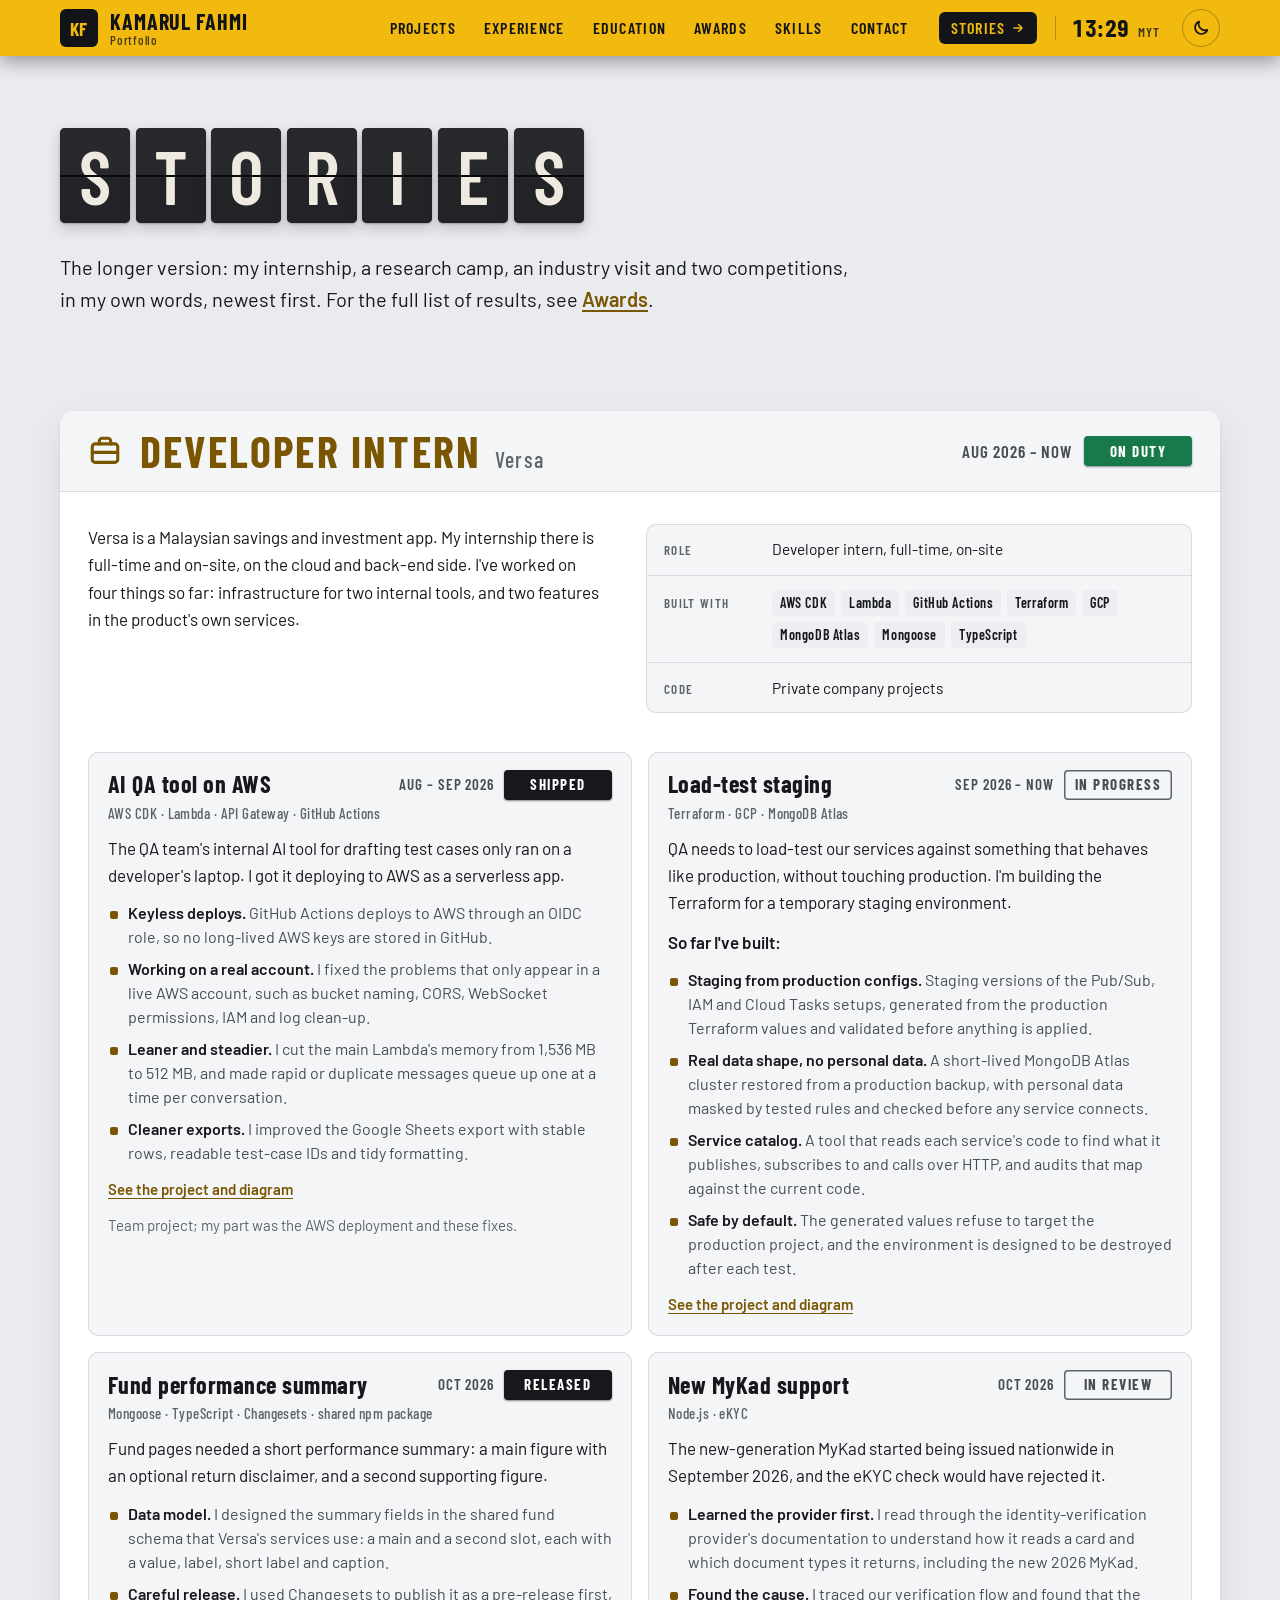
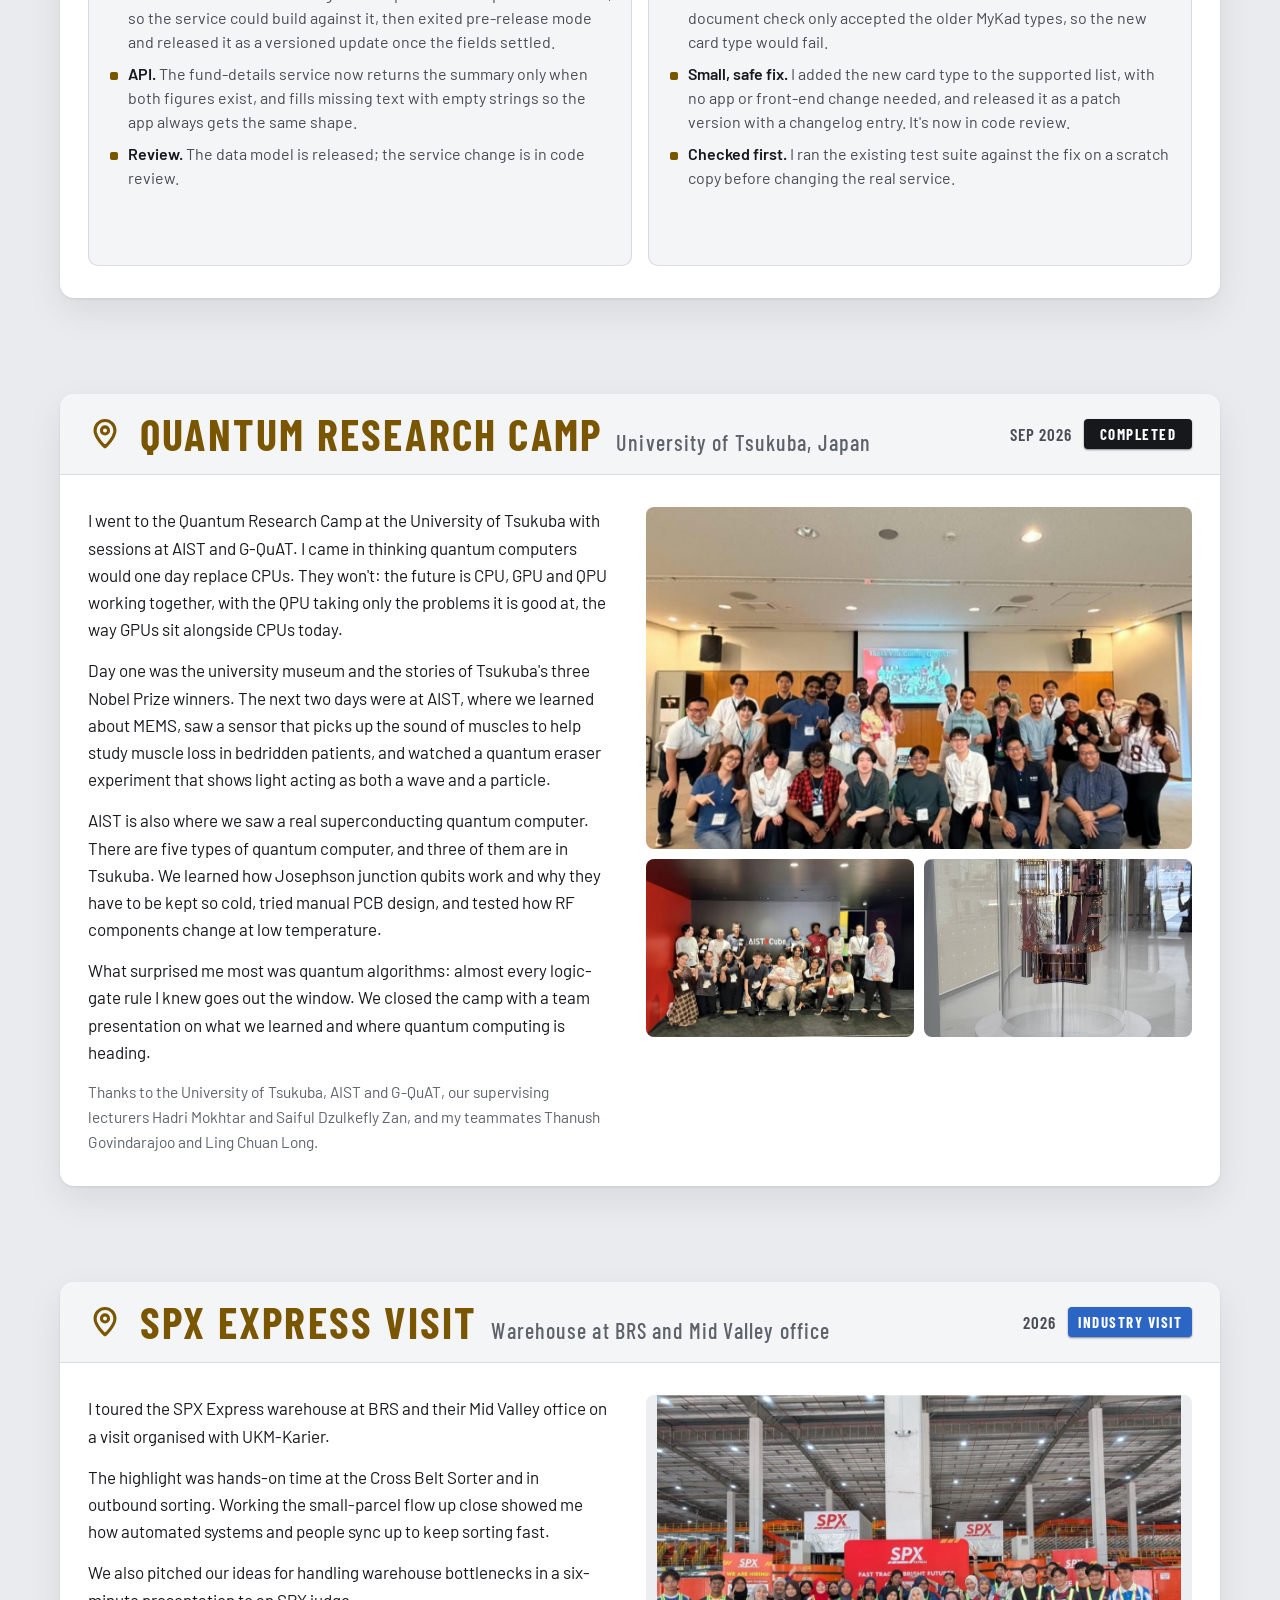
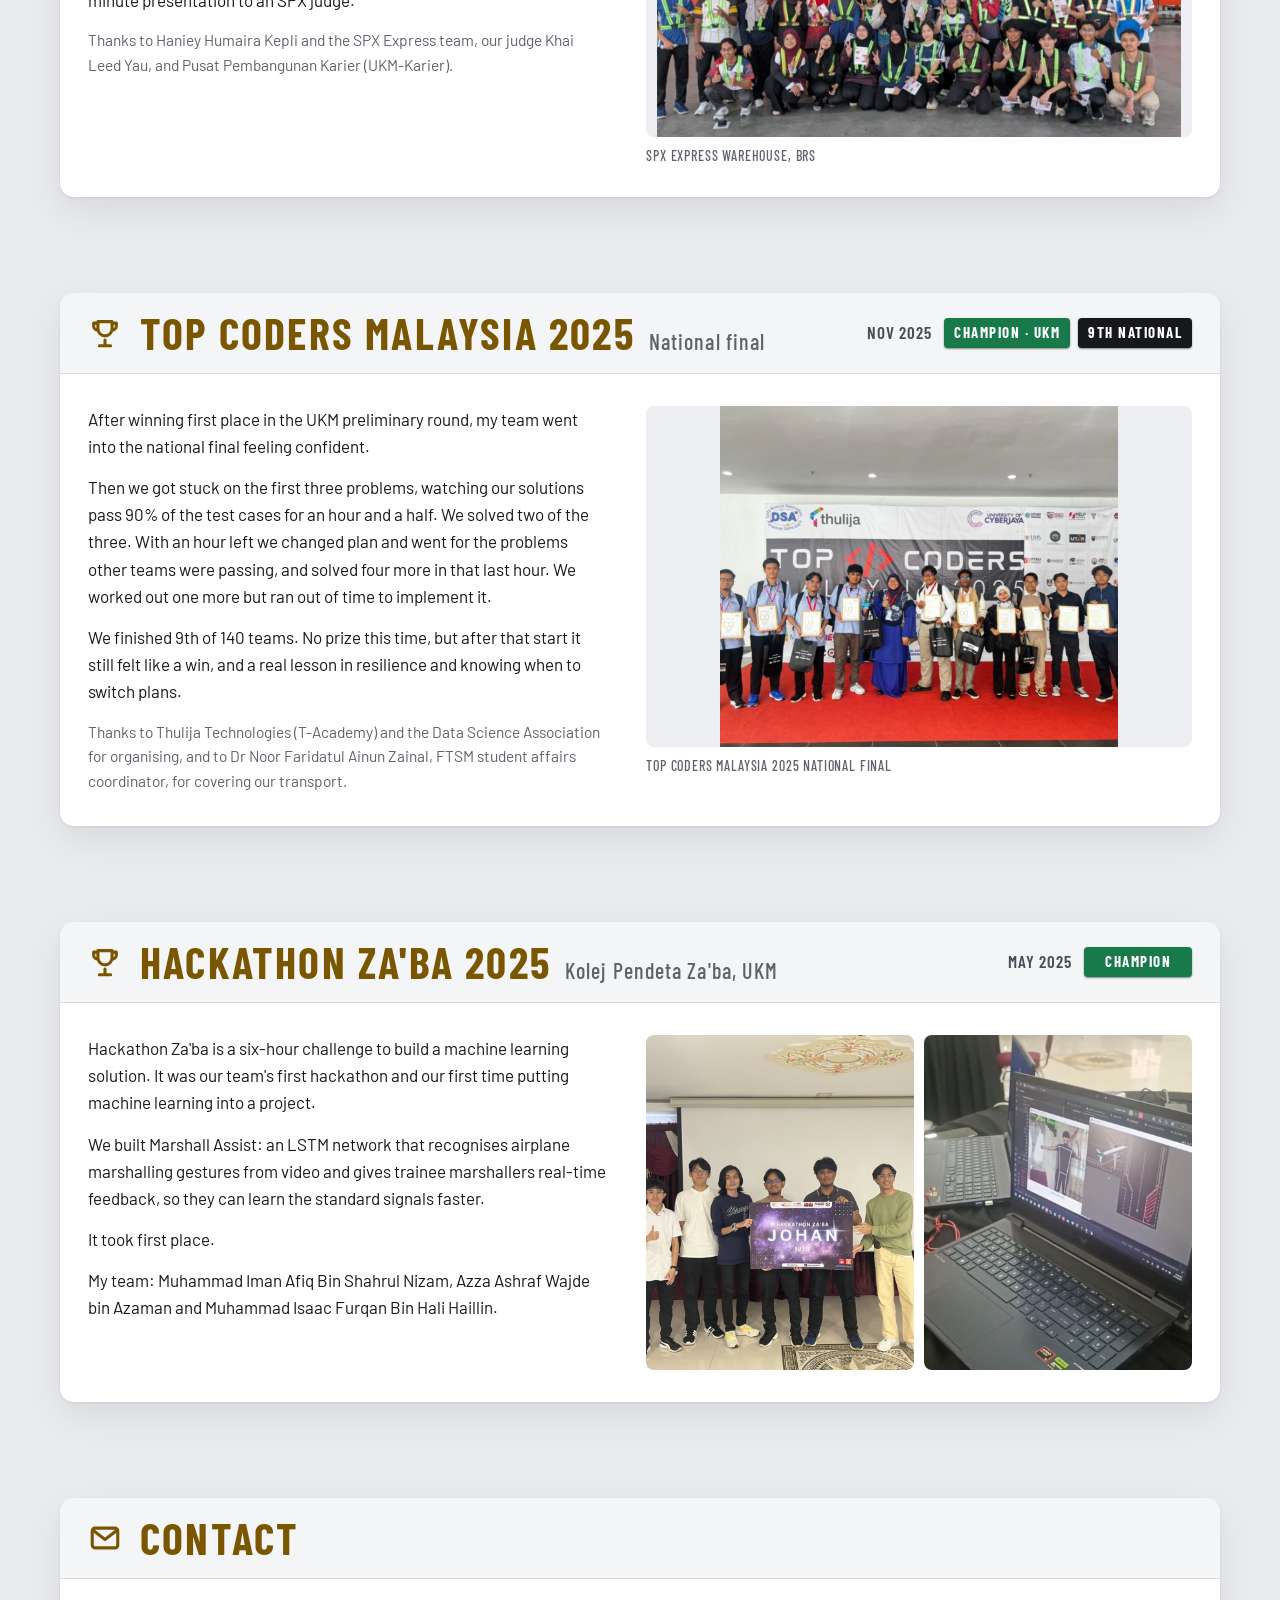
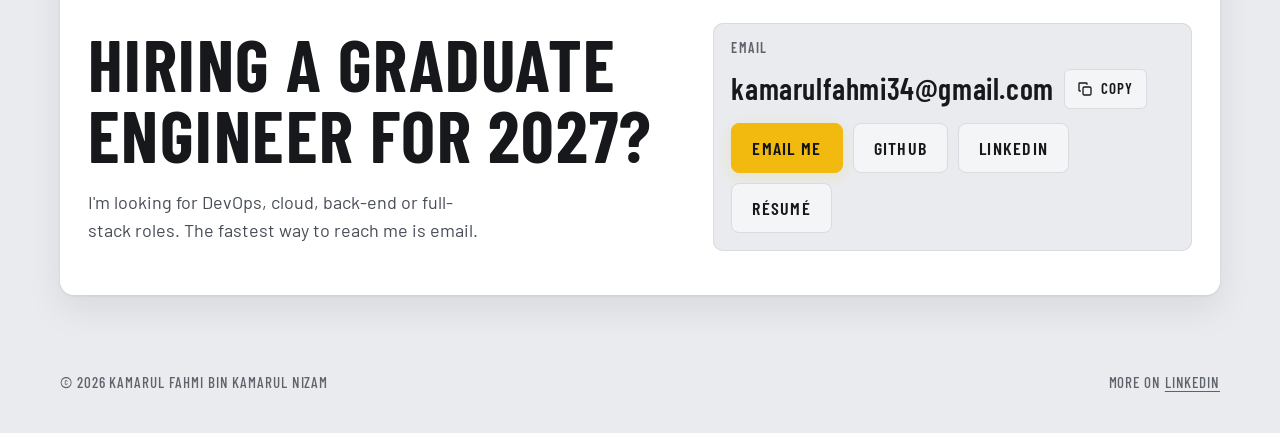
==== commit 3b78853b: "Add résumé PDF and show Résumé buttons; fix Guru Muda dates" ====
--- a/stories.html
+++ b/stories.html
@@ -247,8 +247,7 @@
               <a class="btn btn-sign" href="mailto:kamarulfahmi34@gmail.com">Email me</a>
               <a class="btn" href="https://github.com/FahmiKamarul" target="_blank" rel="noopener">GitHub</a>
               <a class="btn" href="https://www.linkedin.com/in/kamarul-fahmi" target="_blank" rel="noopener">LinkedIn</a>
-              <!-- Résumé: add resume.pdf to this repo, then delete the word hidden -->
-              <a class="btn" href="resume.pdf" target="_blank" rel="noopener" hidden>Résumé</a>
+              <a class="btn" href="Kamarul-Fahmi-Resume.pdf" target="_blank" rel="noopener">Résumé</a>
             </div>
           </div>
         </div>
